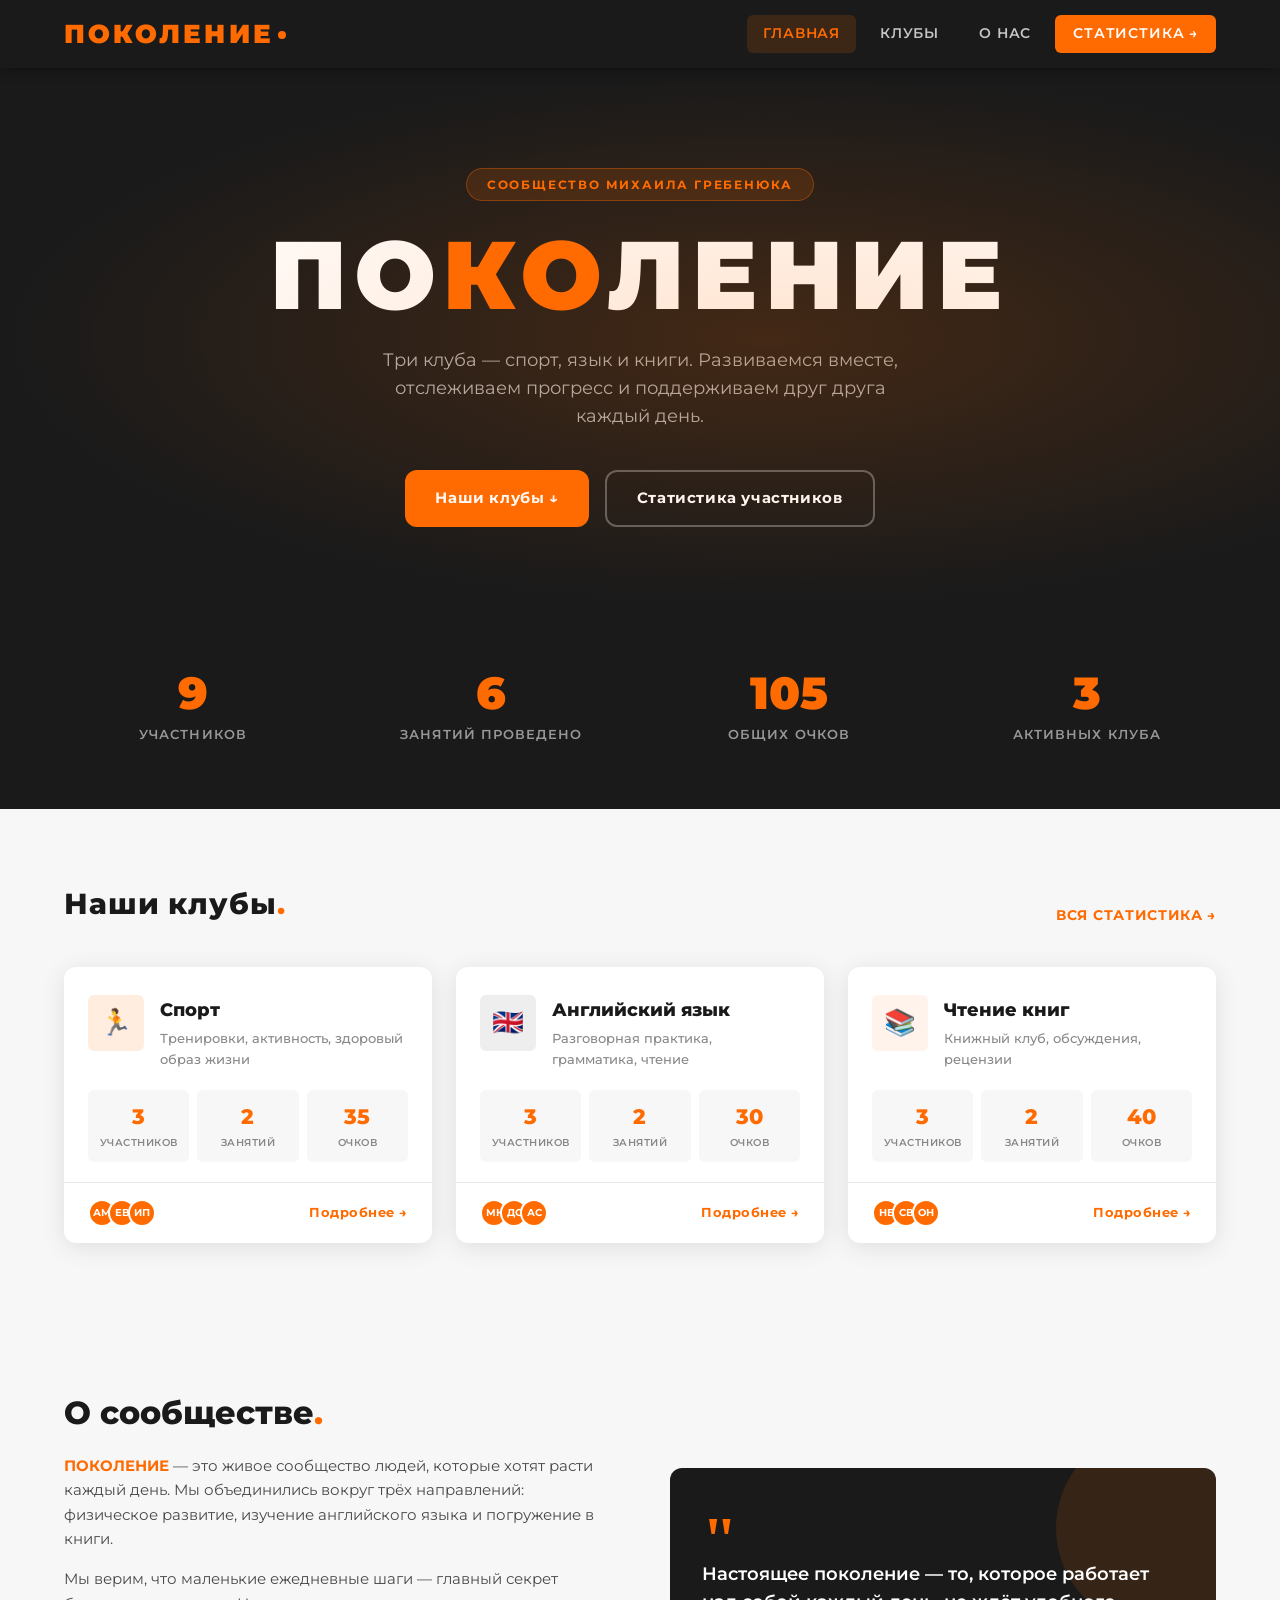
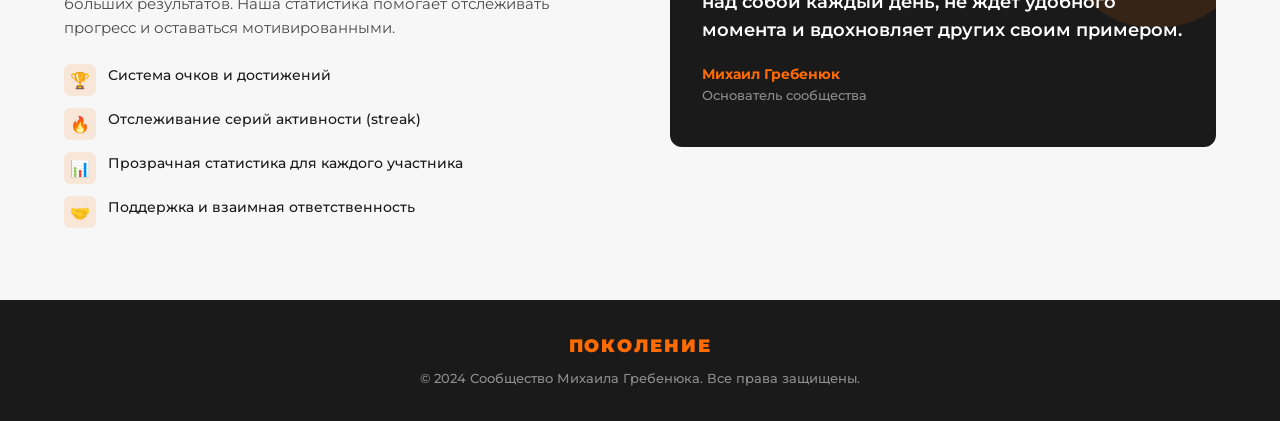
==== index.html @ fd3d645b "Initial community stats site for Поколение group https://claude.ai/code/session_019dB8wx24wkE26RAPLx" ====
<!DOCTYPE html>
<html lang="ru">
<head>
  <meta charset="UTF-8" />
  <meta name="viewport" content="width=device-width, initial-scale=1.0" />
  <title>ПОКОЛЕНИЕ — Сообщество Михаила Гребенюка</title>
  <link rel="stylesheet" href="style.css" />
</head>
<body>

  <!-- ===== HEADER ===== -->
  <header class="site-header">
    <div class="header-inner">
      <a href="index.html" class="logo">ПОКОЛЕНИЕ<span></span></a>
      <nav class="site-nav" id="siteNav">
        <a href="index.html" class="active">Главная</a>
        <a href="#clubs">Клубы</a>
        <a href="#about">О нас</a>
        <a href="stats.html" class="nav-btn">Статистика →</a>
      </nav>
      <button class="hamburger" id="hamburger" aria-label="Открыть меню">
        <span></span><span></span><span></span>
      </button>
    </div>
  </header>

  <!-- ===== HERO ===== -->
  <section class="hero">
    <div class="hero-label">Сообщество Михаила Гребенюка</div>
    <h1>ПО<span class="accent">КО</span>ЛЕНИЕ</h1>
    <p class="hero-sub">
      Три клуба — спорт, язык и книги. Развиваемся вместе,
      отслеживаем прогресс и поддерживаем друг друга каждый день.
    </p>
    <div class="hero-cta">
      <a href="#clubs" class="btn btn-primary">Наши клубы ↓</a>
      <a href="stats.html" class="btn btn-outline">Статистика участников</a>
    </div>
  </section>

  <!-- ===== STATS BANNER ===== -->
  <div class="stats-banner">
    <div class="stats-banner-inner">
      <div class="stat-block">
        <span class="num" id="totalMembers">0</span>
        <span class="txt">Участников</span>
      </div>
      <div class="stat-block">
        <span class="num" id="totalSessions">0</span>
        <span class="txt">Занятий проведено</span>
      </div>
      <div class="stat-block">
        <span class="num" id="totalScore">0</span>
        <span class="txt">Общих очков</span>
      </div>
      <div class="stat-block">
        <span class="num">3</span>
        <span class="txt">Активных клуба</span>
      </div>
    </div>
  </div>

  <!-- ===== CLUBS SECTION ===== -->
  <main id="clubs">
    <div class="section">
      <div class="section-header">
        <h2 class="section-title">Наши клубы<span class="dot">.</span></h2>
        <a href="stats.html" class="section-link">Вся статистика →</a>
      </div>

      <div class="clubs-grid">

        <!-- SPORT -->
        <article class="club-card" id="card-sport">
          <div class="club-card-top">
            <div class="club-icon sport">🏃</div>
            <div class="club-meta">
              <div class="club-name">Спорт</div>
              <div class="club-desc">Тренировки, активность, здоровый образ жизни</div>
            </div>
          </div>
          <div class="club-stats">
            <div class="stat-chip">
              <span class="val" id="sport-members">0</span>
              <span class="lbl">Участников</span>
            </div>
            <div class="stat-chip">
              <span class="val" id="sport-sessions">0</span>
              <span class="lbl">Занятий</span>
            </div>
            <div class="stat-chip">
              <span class="val" id="sport-score">0</span>
              <span class="lbl">Очков</span>
            </div>
          </div>
          <div class="club-card-footer">
            <div class="member-avatars" id="sport-avatars"></div>
            <a href="stats.html#sport" class="club-link">Подробнее →</a>
          </div>
        </article>

        <!-- ENGLISH -->
        <article class="club-card" id="card-english">
          <div class="club-card-top">
            <div class="club-icon english">🇬🇧</div>
            <div class="club-meta">
              <div class="club-name">Английский язык</div>
              <div class="club-desc">Разговорная практика, грамматика, чтение</div>
            </div>
          </div>
          <div class="club-stats">
            <div class="stat-chip">
              <span class="val" id="english-members">0</span>
              <span class="lbl">Участников</span>
            </div>
            <div class="stat-chip">
              <span class="val" id="english-sessions">0</span>
              <span class="lbl">Занятий</span>
            </div>
            <div class="stat-chip">
              <span class="val" id="english-score">0</span>
              <span class="lbl">Очков</span>
            </div>
          </div>
          <div class="club-card-footer">
            <div class="member-avatars" id="english-avatars"></div>
            <a href="stats.html#english" class="club-link">Подробнее →</a>
          </div>
        </article>

        <!-- READING -->
        <article class="club-card" id="card-reading">
          <div class="club-card-top">
            <div class="club-icon reading">📚</div>
            <div class="club-meta">
              <div class="club-name">Чтение книг</div>
              <div class="club-desc">Книжный клуб, обсуждения, рецензии</div>
            </div>
          </div>
          <div class="club-stats">
            <div class="stat-chip">
              <span class="val" id="reading-members">0</span>
              <span class="lbl">Участников</span>
            </div>
            <div class="stat-chip">
              <span class="val" id="reading-sessions">0</span>
              <span class="lbl">Занятий</span>
            </div>
            <div class="stat-chip">
              <span class="val" id="reading-score">0</span>
              <span class="lbl">Очков</span>
            </div>
          </div>
          <div class="club-card-footer">
            <div class="member-avatars" id="reading-avatars"></div>
            <a href="stats.html#reading" class="club-link">Подробнее →</a>
          </div>
        </article>

      </div>
    </div>
  </main>

  <!-- ===== ABOUT SECTION ===== -->
  <section id="about">
    <div class="section">
      <div class="about-grid">
        <div class="about-text">
          <h2>О сообществе<span style="color:var(--orange)">.</span></h2>
          <p>
            <span class="highlight">ПОКОЛЕНИЕ</span> — это живое сообщество людей,
            которые хотят расти каждый день. Мы объединились вокруг трёх направлений:
            физическое развитие, изучение английского языка и погружение в книги.
          </p>
          <p>
            Мы верим, что маленькие ежедневные шаги — главный секрет больших результатов.
            Наша статистика помогает отслеживать прогресс и оставаться мотивированными.
          </p>
          <ul class="feature-list">
            <li class="feature-item">
              <span class="fi-icon">🏆</span>
              Система очков и достижений
            </li>
            <li class="feature-item">
              <span class="fi-icon">🔥</span>
              Отслеживание серий активности (streak)
            </li>
            <li class="feature-item">
              <span class="fi-icon">📊</span>
              Прозрачная статистика для каждого участника
            </li>
            <li class="feature-item">
              <span class="fi-icon">🤝</span>
              Поддержка и взаимная ответственность
            </li>
          </ul>
        </div>
        <div class="about-visual">
          <div class="about-quote">
            Настоящее поколение — то, которое работает над собой каждый день,
            не ждёт удобного момента и вдохновляет других своим примером.
          </div>
          <div class="about-author">
            <strong>Михаил Гребенюк</strong>
            Основатель сообщества
          </div>
        </div>
      </div>
    </div>
  </section>

  <!-- ===== FOOTER ===== -->
  <footer class="site-footer">
    <span class="footer-logo">ПОКОЛЕНИЕ</span>
    &copy; 2024 Сообщество Михаила Гребенюка. Все права защищены.
  </footer>

  <script src="app.js"></script>
  <script>
    // Hamburger toggle
    document.getElementById('hamburger').addEventListener('click', function () {
      document.getElementById('siteNav').classList.toggle('open');
    });

    // Populate cards from localStorage data
    (function renderIndexStats() {
      const clubs = ['sport', 'english', 'reading'];
      let totalMembers = 0, totalSessions = 0, totalScore = 0;

      clubs.forEach(clubId => {
        const data = Store.get(clubId);
        const members = data.members || [];
        const sessions = members.reduce((s, m) => s + (m.sessions || 0), 0);
        const score    = members.reduce((s, m) => s + (m.score || 0), 0);

        document.getElementById(clubId + '-members').textContent = members.length;
        document.getElementById(clubId + '-sessions').textContent = sessions;
        document.getElementById(clubId + '-score').textContent   = score;

        // Mini avatars
        const container = document.getElementById(clubId + '-avatars');
        const show = members.slice(0, 3);
        container.innerHTML = show.map(m =>
          `<div class="avatar">${initials(m.name)}</div>`
        ).join('');
        if (members.length > 3) {
          container.innerHTML += `<div class="avatar avatar-more">+${members.length - 3}</div>`;
        }

        totalMembers  += members.length;
        totalSessions += sessions;
        totalScore    += score;
      });

      document.getElementById('totalMembers').textContent  = totalMembers;
      document.getElementById('totalSessions').textContent = totalSessions;
      document.getElementById('totalScore').textContent    = totalScore;
    })();

    function initials(name) {
      return (name || '?').split(' ').map(w => w[0]).join('').toUpperCase().slice(0, 2);
    }
  </script>
</body>
</html>
---- style.css ----
/* =========================================
   ПОКОЛЕНИЕ — Community Group Styles
   ========================================= */

@import url('https://fonts.googleapis.com/css2?family=Montserrat:wght@300;400;500;600;700;800;900&display=swap');

/* ---- Reset & Base ---- */
*, *::before, *::after {
  box-sizing: border-box;
  margin: 0;
  padding: 0;
}

:root {
  --orange:   #FF6B00;
  --orange-light: #FF8C33;
  --orange-dark:  #CC5500;
  --black:    #1A1A1A;
  --black-2:  #2C2C2C;
  --gray-dark: #4A4A4A;
  --gray:     #888888;
  --gray-light: #E8E8E8;
  --white:    #FFFFFF;
  --bg:       #F7F7F7;

  --radius:   12px;
  --radius-sm: 6px;
  --shadow:   0 4px 24px rgba(0,0,0,.10);
  --shadow-hover: 0 8px 32px rgba(0,0,0,.18);
  --transition: .25s ease;
}

html { scroll-behavior: smooth; }

body {
  font-family: 'Montserrat', sans-serif;
  background: var(--bg);
  color: var(--black);
  line-height: 1.6;
  min-height: 100vh;
}

a { color: inherit; text-decoration: none; }
ul { list-style: none; }
img { max-width: 100%; }

/* ---- Header / Nav ---- */
.site-header {
  background: var(--black);
  position: sticky;
  top: 0;
  z-index: 100;
  box-shadow: 0 2px 12px rgba(0,0,0,.4);
}

.header-inner {
  max-width: 1200px;
  margin: 0 auto;
  padding: 0 24px;
  display: flex;
  align-items: center;
  justify-content: space-between;
  height: 68px;
}

.logo {
  font-size: 1.6rem;
  font-weight: 900;
  letter-spacing: .12em;
  color: var(--orange);
  text-transform: uppercase;
  user-select: none;
}

.logo span {
  display: inline-block;
  width: 8px;
  height: 8px;
  background: var(--orange);
  border-radius: 50%;
  margin-left: 4px;
  vertical-align: middle;
  margin-bottom: 2px;
}

.site-nav {
  display: flex;
  gap: 8px;
  align-items: center;
}

.site-nav a {
  color: rgba(255,255,255,.75);
  font-weight: 600;
  font-size: .85rem;
  letter-spacing: .06em;
  text-transform: uppercase;
  padding: 8px 16px;
  border-radius: var(--radius-sm);
  transition: color var(--transition), background var(--transition);
}

.site-nav a:hover,
.site-nav a.active {
  color: var(--white);
  background: rgba(255,107,0,.15);
}

.site-nav a.active {
  color: var(--orange);
}

.nav-btn {
  background: var(--orange) !important;
  color: var(--white) !important;
  border-radius: var(--radius-sm);
  padding: 8px 18px !important;
  transition: background var(--transition) !important;
}

.nav-btn:hover {
  background: var(--orange-light) !important;
}

/* Hamburger (mobile) */
.hamburger {
  display: none;
  flex-direction: column;
  gap: 5px;
  cursor: pointer;
  background: none;
  border: none;
  padding: 4px;
}

.hamburger span {
  display: block;
  width: 24px;
  height: 2px;
  background: var(--white);
  border-radius: 2px;
  transition: var(--transition);
}

/* ---- Hero Section ---- */
.hero {
  background: var(--black);
  color: var(--white);
  padding: 100px 24px 80px;
  text-align: center;
  position: relative;
  overflow: hidden;
}

.hero::before {
  content: '';
  position: absolute;
  inset: 0;
  background: radial-gradient(ellipse at 60% 50%, rgba(255,107,0,.18) 0%, transparent 70%);
  pointer-events: none;
}

.hero-label {
  display: inline-block;
  background: rgba(255,107,0,.15);
  color: var(--orange);
  border: 1px solid rgba(255,107,0,.35);
  border-radius: 100px;
  padding: 6px 20px;
  font-size: .75rem;
  font-weight: 700;
  letter-spacing: .15em;
  text-transform: uppercase;
  margin-bottom: 24px;
}

.hero h1 {
  font-size: clamp(2.8rem, 8vw, 6rem);
  font-weight: 900;
  letter-spacing: .08em;
  text-transform: uppercase;
  line-height: 1.05;
  margin-bottom: 20px;
}

.hero h1 .accent { color: var(--orange); }

.hero-sub {
  font-size: 1.1rem;
  font-weight: 400;
  color: rgba(255,255,255,.65);
  max-width: 520px;
  margin: 0 auto 40px;
}

.hero-cta {
  display: inline-flex;
  gap: 16px;
  flex-wrap: wrap;
  justify-content: center;
}

.btn {
  display: inline-flex;
  align-items: center;
  gap: 8px;
  padding: 14px 30px;
  border-radius: var(--radius);
  font-family: 'Montserrat', sans-serif;
  font-weight: 700;
  font-size: .95rem;
  letter-spacing: .04em;
  cursor: pointer;
  border: none;
  transition: background var(--transition), transform var(--transition), box-shadow var(--transition);
}

.btn-primary {
  background: var(--orange);
  color: var(--white);
}

.btn-primary:hover {
  background: var(--orange-light);
  transform: translateY(-2px);
  box-shadow: 0 6px 20px rgba(255,107,0,.4);
}

.btn-outline {
  background: transparent;
  color: var(--white);
  border: 2px solid rgba(255,255,255,.3);
}

.btn-outline:hover {
  border-color: var(--white);
  transform: translateY(-2px);
}

/* ---- Section Layout ---- */
.section {
  max-width: 1200px;
  margin: 0 auto;
  padding: 72px 24px;
}

.section-header {
  display: flex;
  align-items: flex-end;
  justify-content: space-between;
  margin-bottom: 40px;
  gap: 16px;
  flex-wrap: wrap;
}

.section-title {
  font-size: 1.8rem;
  font-weight: 800;
  letter-spacing: .03em;
}

.section-title .dot {
  color: var(--orange);
}

.section-link {
  color: var(--orange);
  font-weight: 700;
  font-size: .85rem;
  letter-spacing: .05em;
  text-transform: uppercase;
  display: inline-flex;
  align-items: center;
  gap: 6px;
  transition: gap var(--transition);
}

.section-link:hover { gap: 10px; }

/* ---- Club Cards ---- */
.clubs-grid {
  display: grid;
  grid-template-columns: repeat(auto-fit, minmax(300px, 1fr));
  gap: 24px;
}

.club-card {
  background: var(--white);
  border-radius: var(--radius);
  box-shadow: var(--shadow);
  overflow: hidden;
  transition: box-shadow var(--transition), transform var(--transition);
  display: flex;
  flex-direction: column;
}

.club-card:hover {
  box-shadow: var(--shadow-hover);
  transform: translateY(-4px);
}

.club-card-top {
  padding: 28px 24px 20px;
  display: flex;
  align-items: flex-start;
  gap: 16px;
}

.club-icon {
  width: 56px;
  height: 56px;
  border-radius: var(--radius-sm);
  display: flex;
  align-items: center;
  justify-content: center;
  font-size: 1.6rem;
  flex-shrink: 0;
}

.club-icon.sport    { background: rgba(255,107,0,.12); }
.club-icon.english  { background: rgba(26,26,26,.07); }
.club-icon.reading  { background: rgba(255,107,0,.08); }

.club-meta { flex: 1; }

.club-name {
  font-size: 1.15rem;
  font-weight: 800;
  margin-bottom: 4px;
}

.club-desc {
  font-size: .82rem;
  color: var(--gray);
  font-weight: 500;
}

.club-stats {
  padding: 0 24px 20px;
  display: grid;
  grid-template-columns: repeat(3, 1fr);
  gap: 8px;
}

.stat-chip {
  background: var(--bg);
  border-radius: var(--radius-sm);
  padding: 10px 8px;
  text-align: center;
}

.stat-chip .val {
  display: block;
  font-size: 1.3rem;
  font-weight: 800;
  color: var(--orange);
}

.stat-chip .lbl {
  display: block;
  font-size: .65rem;
  font-weight: 600;
  color: var(--gray);
  text-transform: uppercase;
  letter-spacing: .05em;
  margin-top: 2px;
}

.club-card-footer {
  margin-top: auto;
  padding: 16px 24px;
  border-top: 1px solid var(--gray-light);
  display: flex;
  align-items: center;
  justify-content: space-between;
}

.member-avatars {
  display: flex;
}

.avatar {
  width: 28px;
  height: 28px;
  border-radius: 50%;
  background: var(--orange);
  color: var(--white);
  font-size: .65rem;
  font-weight: 700;
  display: flex;
  align-items: center;
  justify-content: center;
  border: 2px solid var(--white);
  margin-left: -8px;
  text-transform: uppercase;
}

.avatar:first-child { margin-left: 0; }

.avatar-more {
  background: var(--gray-light);
  color: var(--gray-dark);
}

.club-link {
  font-size: .8rem;
  font-weight: 700;
  color: var(--orange);
  letter-spacing: .04em;
  display: inline-flex;
  align-items: center;
  gap: 4px;
  transition: gap var(--transition);
}

.club-link:hover { gap: 8px; }

/* ---- Stats Banner ---- */
.stats-banner {
  background: var(--black);
  color: var(--white);
}

.stats-banner-inner {
  max-width: 1200px;
  margin: 0 auto;
  padding: 64px 24px;
  display: grid;
  grid-template-columns: repeat(auto-fit, minmax(180px, 1fr));
  gap: 40px;
  text-align: center;
}

.stat-block .num {
  display: block;
  font-size: 2.8rem;
  font-weight: 900;
  color: var(--orange);
  line-height: 1;
}

.stat-block .txt {
  display: block;
  font-size: .82rem;
  font-weight: 600;
  color: rgba(255,255,255,.55);
  text-transform: uppercase;
  letter-spacing: .08em;
  margin-top: 8px;
}

/* ---- About Section ---- */
.about-grid {
  display: grid;
  grid-template-columns: 1fr 1fr;
  gap: 60px;
  align-items: center;
}

.about-text h2 {
  font-size: 2rem;
  font-weight: 800;
  margin-bottom: 16px;
}

.about-text p {
  color: var(--gray-dark);
  margin-bottom: 16px;
  font-size: .95rem;
}

.about-text .highlight {
  color: var(--orange);
  font-weight: 700;
}

.feature-list {
  margin-top: 24px;
  display: flex;
  flex-direction: column;
  gap: 12px;
}

.feature-item {
  display: flex;
  align-items: flex-start;
  gap: 12px;
  font-size: .9rem;
  font-weight: 500;
}

.feature-item .fi-icon {
  width: 32px;
  height: 32px;
  border-radius: var(--radius-sm);
  background: rgba(255,107,0,.12);
  display: flex;
  align-items: center;
  justify-content: center;
  font-size: 1rem;
  flex-shrink: 0;
}

.about-visual {
  background: var(--black);
  border-radius: var(--radius);
  padding: 40px 32px;
  color: var(--white);
  position: relative;
  overflow: hidden;
}

.about-visual::after {
  content: '';
  position: absolute;
  top: -40px;
  right: -40px;
  width: 200px;
  height: 200px;
  border-radius: 50%;
  background: rgba(255,107,0,.12);
  pointer-events: none;
}

.about-quote {
  font-size: 1.15rem;
  font-weight: 600;
  line-height: 1.5;
  margin-bottom: 20px;
  position: relative;
  z-index: 1;
}

.about-quote::before {
  content: '"';
  font-size: 4rem;
  color: var(--orange);
  line-height: 1;
  display: block;
  margin-bottom: -12px;
  font-family: Georgia, serif;
}

.about-author {
  font-size: .8rem;
  color: rgba(255,255,255,.5);
  font-weight: 500;
  position: relative;
  z-index: 1;
}

.about-author strong {
  color: var(--orange);
  display: block;
  font-size: .9rem;
}

/* ---- Footer ---- */
.site-footer {
  background: var(--black);
  color: rgba(255,255,255,.5);
  text-align: center;
  padding: 32px 24px;
  font-size: .82rem;
  font-weight: 500;
}

.site-footer .footer-logo {
  color: var(--orange);
  font-weight: 900;
  font-size: 1.1rem;
  letter-spacing: .1em;
  display: block;
  margin-bottom: 8px;
}

/* ============================================================
   STATS PAGE STYLES
   ============================================================ */

.stats-page body { background: var(--bg); }

.page-hero {
  background: var(--black);
  color: var(--white);
  padding: 48px 24px 36px;
}

.page-hero-inner {
  max-width: 1200px;
  margin: 0 auto;
}

.page-hero .breadcrumb {
  font-size: .78rem;
  font-weight: 600;
  color: rgba(255,255,255,.4);
  letter-spacing: .06em;
  text-transform: uppercase;
  margin-bottom: 12px;
}

.page-hero .breadcrumb a {
  color: var(--orange);
}

.page-hero h1 {
  font-size: 2rem;
  font-weight: 900;
  letter-spacing: .06em;
  text-transform: uppercase;
}

.page-hero h1 .accent { color: var(--orange); }

.page-hero p {
  margin-top: 8px;
  color: rgba(255,255,255,.5);
  font-size: .9rem;
}

/* Tabs */
.tabs-wrap {
  max-width: 1200px;
  margin: 0 auto;
  padding: 0 24px;
}

.tabs {
  display: flex;
  gap: 4px;
  border-bottom: 2px solid var(--gray-light);
  margin-bottom: 36px;
  overflow-x: auto;
  padding-top: 24px;
}

.tab-btn {
  background: none;
  border: none;
  font-family: 'Montserrat', sans-serif;
  font-size: .88rem;
  font-weight: 700;
  letter-spacing: .05em;
  text-transform: uppercase;
  color: var(--gray);
  padding: 12px 20px;
  cursor: pointer;
  border-bottom: 3px solid transparent;
  margin-bottom: -2px;
  white-space: nowrap;
  display: flex;
  align-items: center;
  gap: 8px;
  transition: color var(--transition);
}

.tab-btn .tab-icon { font-size: 1.1rem; }

.tab-btn:hover { color: var(--black); }

.tab-btn.active {
  color: var(--orange);
  border-bottom-color: var(--orange);
}

.tab-panel { display: none; }
.tab-panel.active { display: block; }

/* Dashboard Summary */
.dash-summary {
  display: grid;
  grid-template-columns: repeat(auto-fit, minmax(160px, 1fr));
  gap: 16px;
  margin-bottom: 32px;
}

.dash-card {
  background: var(--white);
  border-radius: var(--radius);
  padding: 20px;
  box-shadow: var(--shadow);
  display: flex;
  align-items: center;
  gap: 14px;
}

.dash-card .dc-icon {
  width: 44px;
  height: 44px;
  border-radius: var(--radius-sm);
  background: rgba(255,107,0,.1);
  display: flex;
  align-items: center;
  justify-content: center;
  font-size: 1.3rem;
  flex-shrink: 0;
}

.dash-card .dc-val {
  font-size: 1.6rem;
  font-weight: 900;
  color: var(--orange);
  line-height: 1;
}

.dash-card .dc-lbl {
  font-size: .72rem;
  font-weight: 600;
  color: var(--gray);
  text-transform: uppercase;
  letter-spacing: .05em;
  margin-top: 4px;
}

/* Club Panel */
.club-panel-header {
  display: flex;
  align-items: center;
  justify-content: space-between;
  flex-wrap: wrap;
  gap: 16px;
  margin-bottom: 24px;
}

.club-panel-title {
  display: flex;
  align-items: center;
  gap: 12px;
  font-size: 1.25rem;
  font-weight: 800;
}

.club-panel-title .cpt-icon {
  width: 40px;
  height: 40px;
  border-radius: var(--radius-sm);
  background: rgba(255,107,0,.12);
  display: flex;
  align-items: center;
  justify-content: center;
  font-size: 1.2rem;
}

/* Form */
.add-member-form {
  background: var(--white);
  border-radius: var(--radius);
  padding: 24px;
  box-shadow: var(--shadow);
  margin-bottom: 28px;
  display: none;
}

.add-member-form.open { display: block; }

.form-row {
  display: flex;
  gap: 12px;
  flex-wrap: wrap;
  align-items: flex-end;
}

.form-group {
  display: flex;
  flex-direction: column;
  gap: 6px;
  flex: 1;
  min-width: 160px;
}

.form-group label {
  font-size: .75rem;
  font-weight: 700;
  letter-spacing: .06em;
  text-transform: uppercase;
  color: var(--gray-dark);
}

.form-group input,
.form-group select {
  font-family: 'Montserrat', sans-serif;
  font-size: .9rem;
  font-weight: 500;
  padding: 10px 14px;
  border: 1.5px solid var(--gray-light);
  border-radius: var(--radius-sm);
  background: var(--white);
  color: var(--black);
  outline: none;
  transition: border-color var(--transition);
}

.form-group input:focus,
.form-group select:focus {
  border-color: var(--orange);
}

/* Members Table */
.members-table-wrap {
  background: var(--white);
  border-radius: var(--radius);
  box-shadow: var(--shadow);
  overflow: hidden;
}

.members-table {
  width: 100%;
  border-collapse: collapse;
}

.members-table th {
  background: var(--black);
  color: rgba(255,255,255,.7);
  font-size: .72rem;
  font-weight: 700;
  text-transform: uppercase;
  letter-spacing: .08em;
  padding: 14px 18px;
  text-align: left;
}

.members-table th:first-child { color: var(--orange); }

.members-table td {
  padding: 14px 18px;
  border-bottom: 1px solid var(--gray-light);
  font-size: .88rem;
  font-weight: 500;
}

.members-table tr:last-child td { border-bottom: none; }

.members-table tbody tr:hover { background: rgba(255,107,0,.03); }

.member-name-cell {
  display: flex;
  align-items: center;
  gap: 10px;
  font-weight: 700;
}

.member-avatar {
  width: 32px;
  height: 32px;
  border-radius: 50%;
  background: var(--orange);
  color: var(--white);
  font-size: .7rem;
  font-weight: 800;
  display: flex;
  align-items: center;
  justify-content: center;
  flex-shrink: 0;
}

.badge {
  display: inline-flex;
  align-items: center;
  padding: 3px 10px;
  border-radius: 100px;
  font-size: .7rem;
  font-weight: 700;
  letter-spacing: .03em;
}

.badge-orange { background: rgba(255,107,0,.12); color: var(--orange-dark); }
.badge-green  { background: rgba(34,197,94,.12);  color: #15803d; }
.badge-gray   { background: var(--gray-light);     color: var(--gray-dark); }

.streak-bar {
  display: flex;
  align-items: center;
  gap: 8px;
}

.streak-dots {
  display: flex;
  gap: 3px;
}

.streak-dot {
  width: 8px;
  height: 8px;
  border-radius: 50%;
  background: var(--gray-light);
}

.streak-dot.on { background: var(--orange); }

/* Action buttons */
.action-btns {
  display: flex;
  gap: 6px;
}

.icon-btn {
  width: 30px;
  height: 30px;
  border-radius: var(--radius-sm);
  background: none;
  border: 1.5px solid var(--gray-light);
  cursor: pointer;
  display: flex;
  align-items: center;
  justify-content: center;
  font-size: .85rem;
  transition: background var(--transition), border-color var(--transition);
}

.icon-btn:hover { background: rgba(255,107,0,.08); border-color: var(--orange); }

.icon-btn.danger:hover { background: rgba(220,38,38,.08); border-color: #dc2626; }

/* Log Activity */
.log-section {
  background: var(--white);
  border-radius: var(--radius);
  padding: 24px;
  box-shadow: var(--shadow);
  margin-top: 28px;
}

.log-section h3 {
  font-size: 1rem;
  font-weight: 800;
  margin-bottom: 18px;
  display: flex;
  align-items: center;
  gap: 8px;
}

.activity-log {
  display: flex;
  flex-direction: column;
  gap: 10px;
  max-height: 280px;
  overflow-y: auto;
}

.log-entry {
  display: flex;
  align-items: center;
  gap: 12px;
  padding: 10px 14px;
  background: var(--bg);
  border-radius: var(--radius-sm);
  font-size: .83rem;
}

.log-entry .le-icon {
  font-size: 1rem;
  flex-shrink: 0;
}

.log-entry .le-text { flex: 1; font-weight: 500; }

.log-entry .le-date {
  color: var(--gray);
  font-size: .75rem;
  font-weight: 600;
  flex-shrink: 0;
}

/* Empty state */
.empty-state {
  text-align: center;
  padding: 60px 24px;
  color: var(--gray);
}

.empty-state .es-icon { font-size: 3rem; margin-bottom: 12px; }

.empty-state p {
  font-size: .9rem;
  font-weight: 500;
}

/* Toast notification */
.toast {
  position: fixed;
  bottom: 24px;
  right: 24px;
  background: var(--black);
  color: var(--white);
  padding: 14px 22px;
  border-radius: var(--radius);
  font-size: .88rem;
  font-weight: 600;
  box-shadow: 0 8px 32px rgba(0,0,0,.3);
  z-index: 9999;
  display: flex;
  align-items: center;
  gap: 10px;
  transform: translateY(80px);
  opacity: 0;
  transition: transform .3s ease, opacity .3s ease;
  border-left: 4px solid var(--orange);
  pointer-events: none;
  max-width: 320px;
}

.toast.show {
  transform: translateY(0);
  opacity: 1;
}

/* ---- Responsive ---- */
@media (max-width: 768px) {
  .site-nav { display: none; }
  .site-nav.open {
    display: flex;
    flex-direction: column;
    position: absolute;
    top: 68px;
    left: 0; right: 0;
    background: var(--black-2);
    padding: 16px;
    gap: 4px;
    box-shadow: 0 8px 24px rgba(0,0,0,.4);
  }
  .hamburger { display: flex; }

  .hero { padding: 72px 20px 56px; }

  .about-grid {
    grid-template-columns: 1fr;
    gap: 32px;
  }

  .clubs-grid {
    grid-template-columns: 1fr;
  }

  .stats-banner-inner {
    grid-template-columns: repeat(2, 1fr);
    gap: 24px;
  }

  .form-row { flex-direction: column; }

  .members-table td:nth-child(4),
  .members-table th:nth-child(4) { display: none; }

  .page-hero h1 { font-size: 1.5rem; }
}

@media (max-width: 480px) {
  .club-stats { grid-template-columns: repeat(3, 1fr); }

  .dash-summary { grid-template-columns: repeat(2, 1fr); }

  .stats-banner-inner { grid-template-columns: 1fr 1fr; }
}
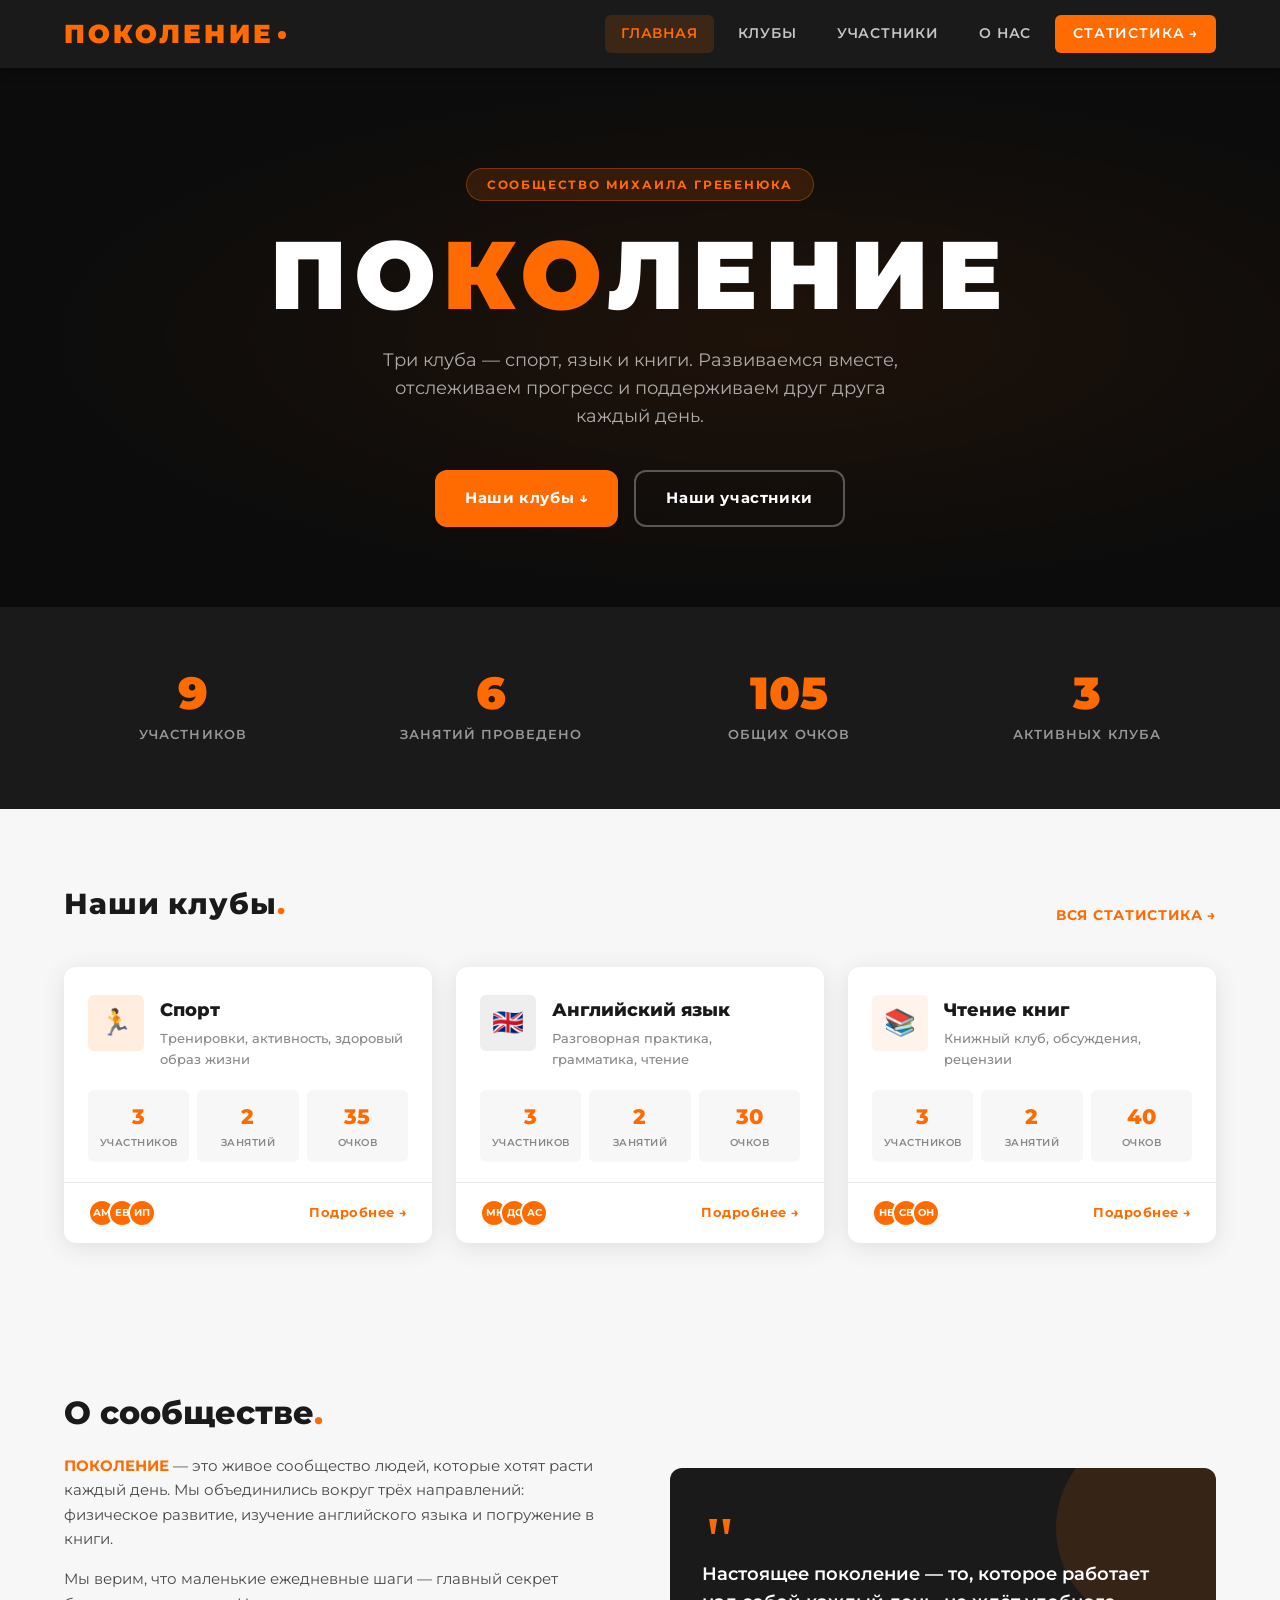
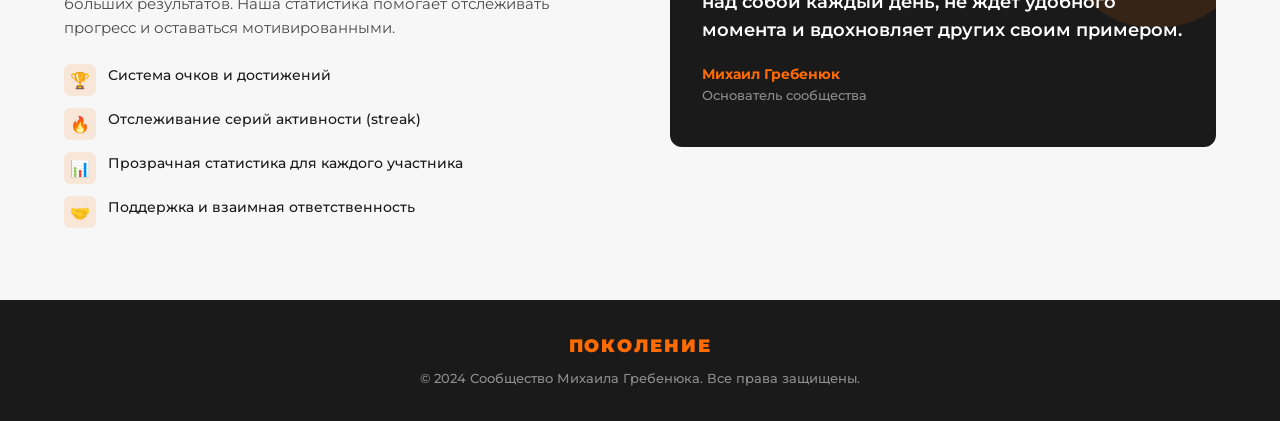
==== commit 75ec9dc6: "Add members page, Telegram support, and sports challenge leaderboard - members.html: new page with c" ====
--- a/index.html
+++ b/index.html
@@ -15,6 +15,7 @@
       <nav class="site-nav" id="siteNav">
         <a href="index.html" class="active">Главная</a>
         <a href="#clubs">Клубы</a>
+        <a href="members.html">Участники</a>
         <a href="#about">О нас</a>
         <a href="stats.html" class="nav-btn">Статистика →</a>
       </nav>
@@ -25,7 +26,13 @@
   </header>
 
   <!-- ===== HERO ===== -->
-  <section class="hero">
+  <!--
+    ФОТО ГРУППЫ: чтобы добавить фотографию на фон —
+    замени строку ниже:  style="background-image: url('images/group-photo.jpg')"
+    и раскомментируй атрибут style на теге <section class="hero">
+  -->
+  <section class="hero" id="heroSection">
+    <div class="hero-overlay"></div>
     <div class="hero-label">Сообщество Михаила Гребенюка</div>
     <h1>ПО<span class="accent">КО</span>ЛЕНИЕ</h1>
     <p class="hero-sub">
@@ -34,7 +41,7 @@
     </p>
     <div class="hero-cta">
       <a href="#clubs" class="btn btn-primary">Наши клубы ↓</a>
-      <a href="stats.html" class="btn btn-outline">Статистика участников</a>
+      <a href="members.html" class="btn btn-outline">Наши участники</a>
     </div>
   </section>
 
--- a/style.css
+++ b/style.css
@@ -1052,3 +1052,190 @@
 
   .stats-banner-inner { grid-template-columns: 1fr 1fr; }
 }
+
+/* =========================================
+   CHALLENGE LEADERBOARD
+   ========================================= */
+.challenge-block {
+  background: var(--white);
+  border-radius: var(--radius);
+  box-shadow: var(--shadow);
+  overflow: hidden;
+  margin-bottom: 8px;
+}
+
+.challenge-header {
+  background: var(--black);
+  padding: 20px 28px;
+  display: flex;
+  align-items: center;
+  justify-content: space-between;
+  gap: 16px;
+  flex-wrap: wrap;
+}
+
+.challenge-title {
+  display: flex;
+  align-items: center;
+  gap: 14px;
+}
+
+.ch-icon { font-size: 2rem; }
+
+.ch-name {
+  font-size: 1.1rem;
+  font-weight: 900;
+  color: var(--white);
+  letter-spacing: .06em;
+  text-transform: uppercase;
+}
+
+.ch-sub {
+  font-size: .78rem;
+  color: rgba(255,255,255,.55);
+  font-weight: 600;
+  margin-top: 2px;
+}
+
+.challenge-settings {
+  display: flex;
+  align-items: center;
+  gap: 10px;
+}
+
+.ch-pts-label {
+  font-size: .8rem;
+  color: rgba(255,255,255,.7);
+  font-weight: 600;
+  white-space: nowrap;
+}
+
+.challenge-totals {
+  display: flex;
+  gap: 0;
+  border-bottom: 1px solid var(--gray-light);
+}
+
+.ch-total-item {
+  flex: 1;
+  padding: 18px 20px;
+  text-align: center;
+  border-right: 1px solid var(--gray-light);
+}
+
+.ch-total-item:last-child { border-right: none; }
+
+.ch-t-val {
+  display: block;
+  font-size: 1.6rem;
+  font-weight: 900;
+  color: var(--black);
+  line-height: 1;
+}
+
+.ch-t-val.orange { color: var(--orange); }
+
+.ch-t-lbl {
+  display: block;
+  font-size: .75rem;
+  color: var(--gray);
+  font-weight: 600;
+  margin-top: 4px;
+  text-transform: uppercase;
+  letter-spacing: .05em;
+}
+
+.challenge-table-wrap { overflow-x: auto; }
+
+.challenge-table {
+  width: 100%;
+  border-collapse: collapse;
+  font-size: .875rem;
+}
+
+.challenge-table thead th {
+  padding: 12px 16px;
+  background: var(--bg);
+  font-size: .72rem;
+  font-weight: 800;
+  text-transform: uppercase;
+  letter-spacing: .07em;
+  color: var(--gray);
+  border-bottom: 2px solid var(--gray-light);
+  white-space: nowrap;
+}
+
+.challenge-table .col-rank  { width: 60px; text-align: center; }
+.challenge-table .col-name  { min-width: 160px; }
+.challenge-table .col-tg    { min-width: 130px; }
+.challenge-table .col-sess,
+.challenge-table .col-pts   { width: 90px; text-align: center; }
+.challenge-table .col-bar   { min-width: 180px; }
+
+.ch-row td {
+  padding: 14px 16px;
+  border-bottom: 1px solid var(--gray-light);
+  vertical-align: middle;
+}
+
+.ch-row:last-child td { border-bottom: none; }
+
+.ch-row:hover td { background: #fdf5ee; }
+
+.ch-row.top-1 { background: linear-gradient(90deg, #fffbf0 0%, transparent 60%); }
+.ch-row.top-2 { background: linear-gradient(90deg, #f7f7f7 0%, transparent 60%); }
+.ch-row.top-3 { background: linear-gradient(90deg, #fff5ee 0%, transparent 60%); }
+
+.ch-rank-num {
+  font-size: 1.3rem;
+  font-weight: 900;
+  color: var(--black);
+  display: block;
+  text-align: center;
+}
+
+.ch-bar-wrap {
+  height: 8px;
+  background: var(--gray-light);
+  border-radius: 4px;
+  overflow: hidden;
+  margin-bottom: 4px;
+}
+
+.ch-bar-fill {
+  height: 100%;
+  background: linear-gradient(90deg, var(--orange-dark), var(--orange));
+  border-radius: 4px;
+  transition: width .4s ease;
+  min-width: 2px;
+}
+
+.ch-pct {
+  font-size: .75rem;
+  color: var(--gray);
+  font-weight: 700;
+}
+
+/* Hero photo support */
+.hero {
+  position: relative;
+  background-size: cover;
+  background-position: center;
+  background-repeat: no-repeat;
+}
+
+.hero-overlay {
+  position: absolute;
+  inset: 0;
+  background: rgba(0,0,0,.55);
+  pointer-events: none;
+}
+
+.hero > *:not(.hero-overlay) { position: relative; z-index: 1; }
+
+@media (max-width: 768px) {
+  .challenge-header { flex-direction: column; align-items: flex-start; }
+  .challenge-totals { flex-wrap: wrap; }
+  .ch-total-item { min-width: 50%; }
+  .challenge-table .col-tg { display: none; }
+}
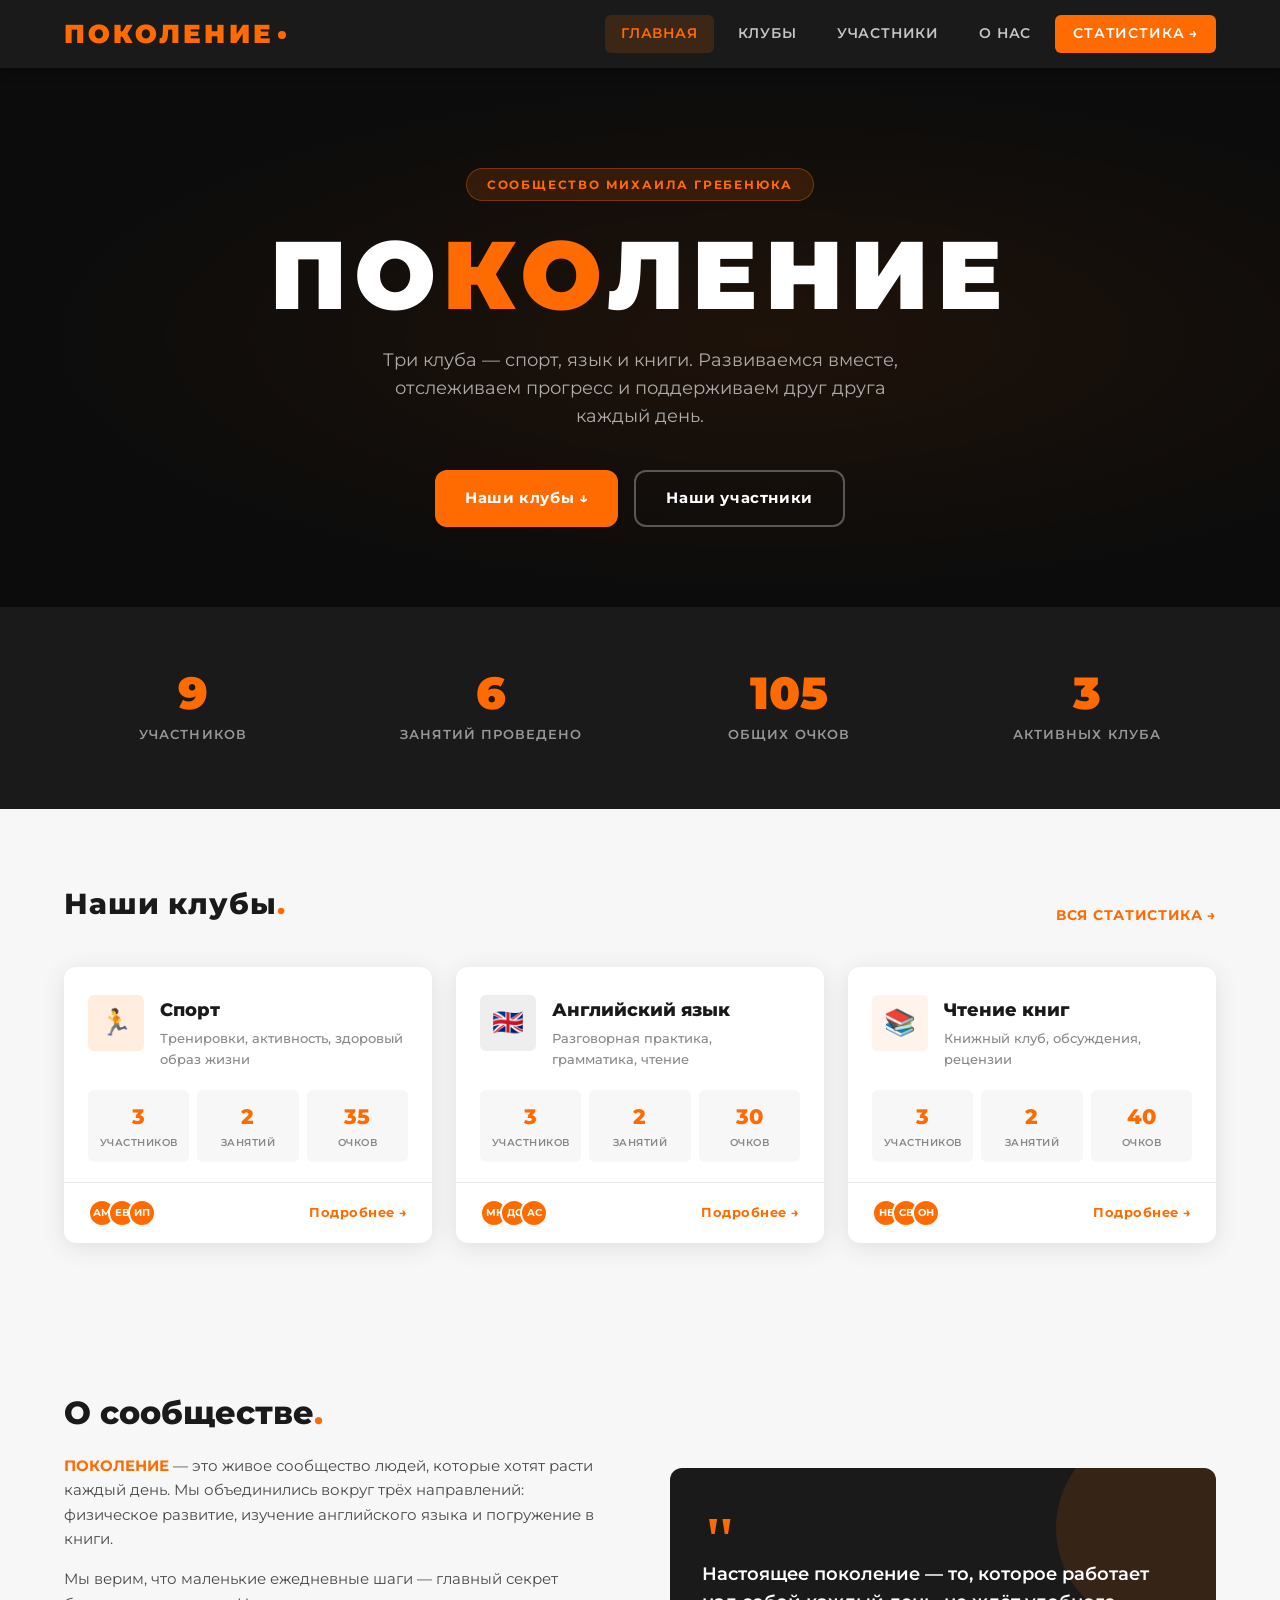
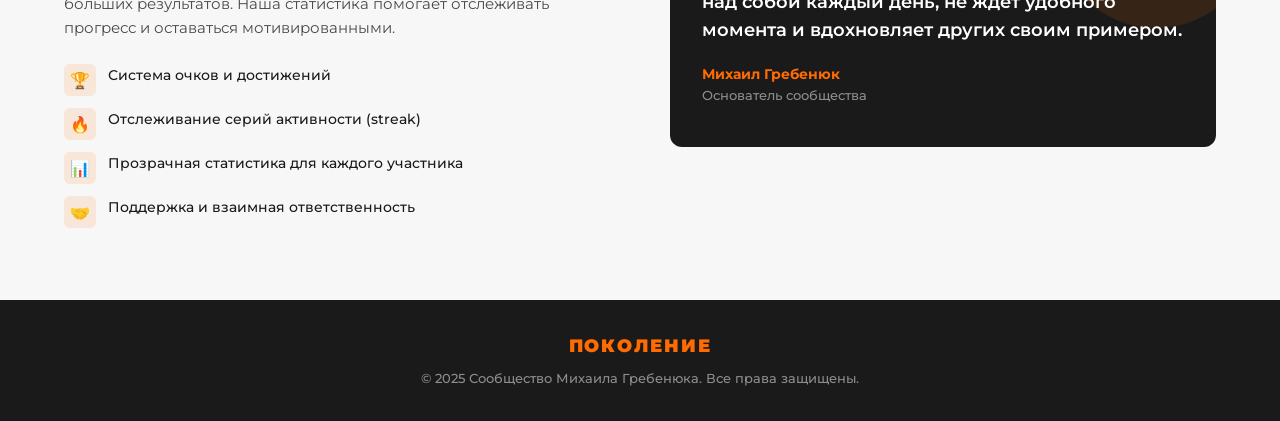
==== commit 63a1b413: "Deploy Поколение community site" ====
--- a/index.html
+++ b/index.html
@@ -219,17 +219,15 @@
   <!-- ===== FOOTER ===== -->
   <footer class="site-footer">
     <span class="footer-logo">ПОКОЛЕНИЕ</span>
-    &copy; 2024 Сообщество Михаила Гребенюка. Все права защищены.
+    &copy; 2025 Сообщество Михаила Гребенюка. Все права защищены.
   </footer>
 
   <script src="app.js"></script>
   <script>
-    // Hamburger toggle
     document.getElementById('hamburger').addEventListener('click', function () {
       document.getElementById('siteNav').classList.toggle('open');
     });
 
-    // Populate cards from localStorage data
     (function renderIndexStats() {
       const clubs = ['sport', 'english', 'reading'];
       let totalMembers = 0, totalSessions = 0, totalScore = 0;
@@ -244,7 +242,6 @@
         document.getElementById(clubId + '-sessions').textContent = sessions;
         document.getElementById(clubId + '-score').textContent   = score;
 
-        // Mini avatars
         const container = document.getElementById(clubId + '-avatars');
         const show = members.slice(0, 3);
         container.innerHTML = show.map(m =>
@@ -269,4 +266,4 @@
     }
   </script>
 </body>
-</html>
+</html>
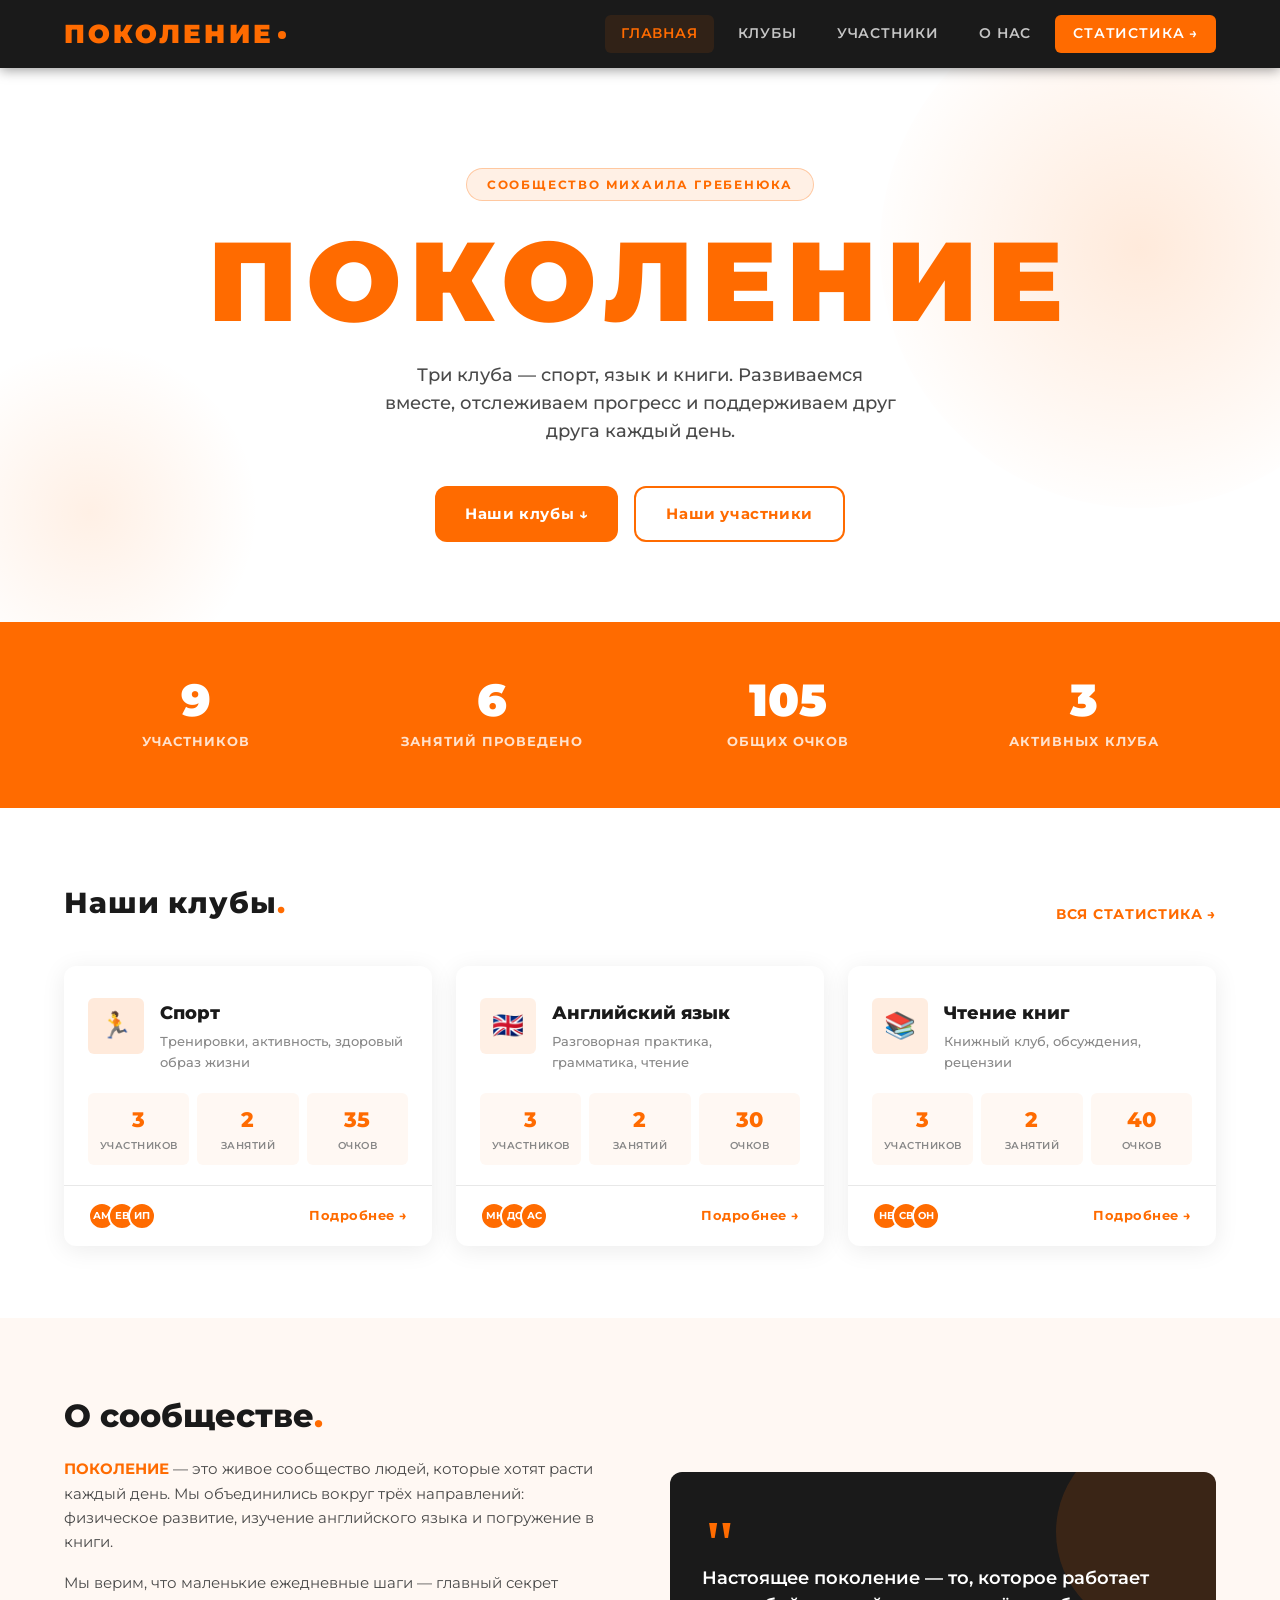
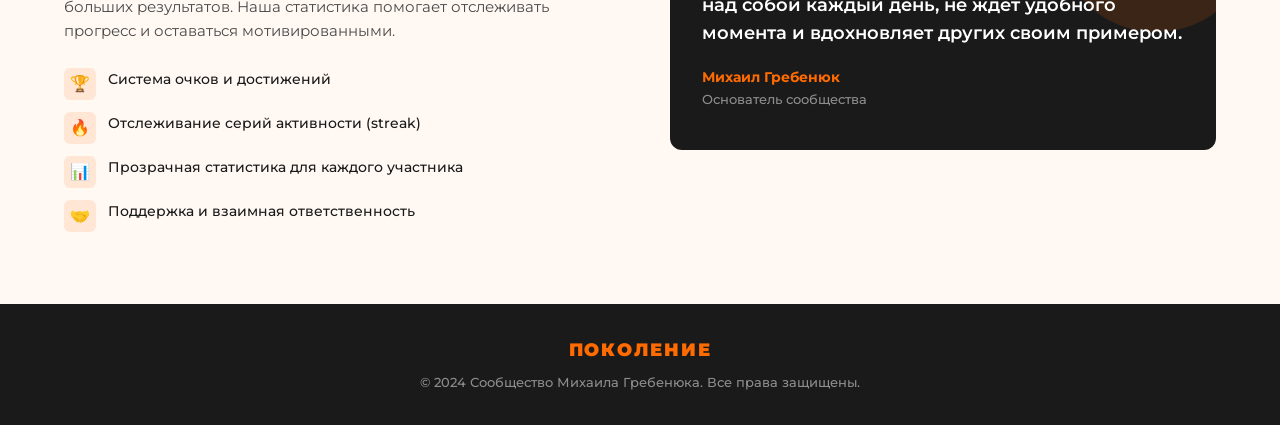
==== commit c8a2fbf5: "Partial redesign: white/orange theme in progress https://claude.ai/code/session_019dB8wx24wkE26RAPLx" ====
--- a/index.html
+++ b/index.html
@@ -8,7 +8,7 @@
 </head>
 <body>
 
-  <!-- ===== HEADER ===== -->
+  <!-- ===== HEADER (black — intentional, only black element) ===== -->
   <header class="site-header">
     <div class="header-inner">
       <a href="index.html" class="logo">ПОКОЛЕНИЕ<span></span></a>
@@ -25,16 +25,12 @@
     </div>
   </header>
 
-  <!-- ===== HERO ===== -->
-  <!--
-    ФОТО ГРУППЫ: чтобы добавить фотографию на фон —
-    замени строку ниже:  style="background-image: url('images/group-photo.jpg')"
-    и раскомментируй атрибут style на теге <section class="hero">
-  -->
+  <!-- ===== HERO (white background, huge orange title) ===== -->
   <section class="hero" id="heroSection">
+    <!-- overlay hidden via CSS (.hero-overlay { display:none }) on white hero -->
     <div class="hero-overlay"></div>
     <div class="hero-label">Сообщество Михаила Гребенюка</div>
-    <h1>ПО<span class="accent">КО</span>ЛЕНИЕ</h1>
+    <h1>ПОКОЛЕНИЕ</h1>
     <p class="hero-sub">
       Три клуба — спорт, язык и книги. Развиваемся вместе,
       отслеживаем прогресс и поддерживаем друг друга каждый день.
@@ -45,7 +41,7 @@
     </div>
   </section>
 
-  <!-- ===== STATS BANNER ===== -->
+  <!-- ===== STATS BANNER (orange background, white text) ===== -->
   <div class="stats-banner">
     <div class="stats-banner-inner">
       <div class="stat-block">
@@ -67,7 +63,7 @@
     </div>
   </div>
 
-  <!-- ===== CLUBS SECTION ===== -->
+  <!-- ===== CLUBS SECTION (white background) ===== -->
   <main id="clubs">
     <div class="section">
       <div class="section-header">
@@ -168,7 +164,7 @@
     </div>
   </main>
 
-  <!-- ===== ABOUT SECTION ===== -->
+  <!-- ===== ABOUT SECTION (orange-tint background) ===== -->
   <section id="about">
     <div class="section">
       <div class="about-grid">
@@ -216,18 +212,20 @@
     </div>
   </section>
 
-  <!-- ===== FOOTER ===== -->
+  <!-- ===== FOOTER (black — intentional) ===== -->
   <footer class="site-footer">
     <span class="footer-logo">ПОКОЛЕНИЕ</span>
-    &copy; 2025 Сообщество Михаила Гребенюка. Все права защищены.
+    &copy; 2024 Сообщество Михаила Гребенюка. Все права защищены.
   </footer>
 
   <script src="app.js"></script>
   <script>
+    // Hamburger toggle
     document.getElementById('hamburger').addEventListener('click', function () {
       document.getElementById('siteNav').classList.toggle('open');
     });
 
+    // Populate cards from localStorage data
     (function renderIndexStats() {
       const clubs = ['sport', 'english', 'reading'];
       let totalMembers = 0, totalSessions = 0, totalScore = 0;
@@ -242,6 +240,7 @@
         document.getElementById(clubId + '-sessions').textContent = sessions;
         document.getElementById(clubId + '-score').textContent   = score;
 
+        // Mini avatars
         const container = document.getElementById(clubId + '-avatars');
         const show = members.slice(0, 3);
         container.innerHTML = show.map(m =>
@@ -266,4 +265,4 @@
     }
   </script>
 </body>
-</html>+</html>
--- a/style.css
+++ b/style.css
@@ -1,5 +1,6 @@
 /* =========================================
    ПОКОЛЕНИЕ — Community Group Styles
+   White / Orange / Black Theme
    ========================================= */
 
 @import url('https://fonts.googleapis.com/css2?family=Montserrat:wght@300;400;500;600;700;800;900&display=swap');
@@ -12,29 +13,30 @@
 }
 
 :root {
-  --orange:   #FF6B00;
-  --orange-light: #FF8C33;
-  --orange-dark:  #CC5500;
-  --black:    #1A1A1A;
-  --black-2:  #2C2C2C;
-  --gray-dark: #4A4A4A;
-  --gray:     #888888;
-  --gray-light: #E8E8E8;
-  --white:    #FFFFFF;
-  --bg:       #F7F7F7;
-
-  --radius:   12px;
-  --radius-sm: 6px;
-  --shadow:   0 4px 24px rgba(0,0,0,.10);
-  --shadow-hover: 0 8px 32px rgba(0,0,0,.18);
-  --transition: .25s ease;
+  --orange:        #FF6B00;
+  --orange-light:  #FF8C33;
+  --orange-dark:   #CC5500;
+  --orange-tint:   #FFF8F3;
+  --black:         #1A1A1A;
+  --black-2:       #2C2C2C;
+  --gray-dark:     #4A4A4A;
+  --gray:          #888888;
+  --gray-light:    #E8E8E8;
+  --white:         #FFFFFF;
+  --bg:            #F7F7F7;
+
+  --radius:        12px;
+  --radius-sm:     6px;
+  --shadow:        0 4px 24px rgba(0,0,0,.08);
+  --shadow-hover:  0 12px 40px rgba(0,0,0,.14);
+  --transition:    .25s ease;
 }
 
 html { scroll-behavior: smooth; }
 
 body {
   font-family: 'Montserrat', sans-serif;
-  background: var(--bg);
+  background: var(--white);
   color: var(--black);
   line-height: 1.6;
   min-height: 100vh;
@@ -44,7 +46,9 @@
 ul { list-style: none; }
 img { max-width: 100%; }
 
-/* ---- Header / Nav ---- */
+/* ===================================================
+   HEADER / NAV  (black — the ONLY major black element)
+   =================================================== */
 .site-header {
   background: var(--black);
   position: sticky;
@@ -100,20 +104,20 @@
   transition: color var(--transition), background var(--transition);
 }
 
-.site-nav a:hover,
-.site-nav a.active {
+.site-nav a:hover {
   color: var(--white);
   background: rgba(255,107,0,.15);
 }
 
 .site-nav a.active {
   color: var(--orange);
+  background: rgba(255,107,0,.1);
 }
 
 .nav-btn {
   background: var(--orange) !important;
   color: var(--white) !important;
-  border-radius: var(--radius-sm);
+  border-radius: var(--radius-sm) !important;
   padding: 8px 18px !important;
   transition: background var(--transition) !important;
 }
@@ -142,29 +146,53 @@
   transition: var(--transition);
 }
 
-/* ---- Hero Section ---- */
+/* ===================================================
+   HERO — white background, big orange text
+   =================================================== */
 .hero {
-  background: var(--black);
-  color: var(--white);
+  background: var(--white);
+  color: var(--black);
   padding: 100px 24px 80px;
   text-align: center;
   position: relative;
   overflow: hidden;
 }
 
+/* Decorative orange circle / gradient */
 .hero::before {
   content: '';
   position: absolute;
-  inset: 0;
-  background: radial-gradient(ellipse at 60% 50%, rgba(255,107,0,.18) 0%, transparent 70%);
+  right: -120px;
+  top: -80px;
+  width: 520px;
+  height: 520px;
+  border-radius: 50%;
+  background: radial-gradient(circle, rgba(255,107,0,.14) 0%, rgba(255,107,0,.04) 55%, transparent 75%);
   pointer-events: none;
 }
+
+.hero::after {
+  content: '';
+  position: absolute;
+  left: -80px;
+  bottom: -60px;
+  width: 340px;
+  height: 340px;
+  border-radius: 50%;
+  background: radial-gradient(circle, rgba(255,107,0,.10) 0%, transparent 70%);
+  pointer-events: none;
+}
+
+/* No overlay needed on white hero */
+.hero-overlay { display: none; }
+
+.hero > *:not(.hero-overlay) { position: relative; z-index: 1; }
 
 .hero-label {
   display: inline-block;
-  background: rgba(255,107,0,.15);
-  color: var(--orange);
-  border: 1px solid rgba(255,107,0,.35);
+  background: rgba(255,107,0,.10);
+  color: var(--orange);
+  border: 1.5px solid rgba(255,107,0,.30);
   border-radius: 100px;
   padding: 6px 20px;
   font-size: .75rem;
@@ -175,20 +203,22 @@
 }
 
 .hero h1 {
-  font-size: clamp(2.8rem, 8vw, 6rem);
+  font-size: clamp(3rem, 9vw, 7rem);
   font-weight: 900;
   letter-spacing: .08em;
   text-transform: uppercase;
-  line-height: 1.05;
-  margin-bottom: 20px;
-}
-
+  line-height: 1.0;
+  margin-bottom: 24px;
+  color: var(--orange);
+}
+
+/* Keep .accent for compatibility — same orange */
 .hero h1 .accent { color: var(--orange); }
 
 .hero-sub {
   font-size: 1.1rem;
-  font-weight: 400;
-  color: rgba(255,255,255,.65);
+  font-weight: 500;
+  color: var(--gray-dark);
   max-width: 520px;
   margin: 0 auto 40px;
 }
@@ -200,6 +230,9 @@
   justify-content: center;
 }
 
+/* ===================================================
+   BUTTONS
+   =================================================== */
 .btn {
   display: inline-flex;
   align-items: center;
@@ -212,7 +245,7 @@
   letter-spacing: .04em;
   cursor: pointer;
   border: none;
-  transition: background var(--transition), transform var(--transition), box-shadow var(--transition);
+  transition: background var(--transition), transform var(--transition), box-shadow var(--transition), border-color var(--transition);
 }
 
 .btn-primary {
@@ -223,25 +256,71 @@
 .btn-primary:hover {
   background: var(--orange-light);
   transform: translateY(-2px);
-  box-shadow: 0 6px 20px rgba(255,107,0,.4);
+  box-shadow: 0 6px 20px rgba(255,107,0,.35);
 }
 
 .btn-outline {
   background: transparent;
+  color: var(--orange);
+  border: 2px solid var(--orange);
+}
+
+.btn-outline:hover {
+  background: rgba(255,107,0,.07);
+  transform: translateY(-2px);
+}
+
+/* ===================================================
+   STATS BANNER — orange background (was black)
+   =================================================== */
+.stats-banner {
+  background: var(--orange);
+}
+
+.stats-banner-inner {
+  max-width: 1200px;
+  margin: 0 auto;
+  padding: 56px 24px;
+  display: grid;
+  grid-template-columns: repeat(auto-fit, minmax(180px, 1fr));
+  gap: 32px;
+  text-align: center;
+}
+
+.stat-block .num {
+  display: block;
+  font-size: 2.8rem;
+  font-weight: 900;
   color: var(--white);
-  border: 2px solid rgba(255,255,255,.3);
-}
-
-.btn-outline:hover {
-  border-color: var(--white);
-  transform: translateY(-2px);
-}
-
-/* ---- Section Layout ---- */
+  line-height: 1;
+}
+
+.stat-block .txt {
+  display: block;
+  font-size: .82rem;
+  font-weight: 700;
+  color: rgba(255,255,255,.80);
+  text-transform: uppercase;
+  letter-spacing: .08em;
+  margin-top: 8px;
+}
+
+/* ===================================================
+   SECTION LAYOUT
+   =================================================== */
 .section {
   max-width: 1200px;
   margin: 0 auto;
   padding: 72px 24px;
+}
+
+/* Alternating section tint */
+main#clubs {
+  background: var(--white);
+}
+
+section#about {
+  background: var(--orange-tint);
 }
 
 .section-header {
@@ -257,11 +336,10 @@
   font-size: 1.8rem;
   font-weight: 800;
   letter-spacing: .03em;
-}
-
-.section-title .dot {
-  color: var(--orange);
-}
+  color: var(--black);
+}
+
+.section-title .dot { color: var(--orange); }
 
 .section-link {
   color: var(--orange);
@@ -277,7 +355,9 @@
 
 .section-link:hover { gap: 10px; }
 
-/* ---- Club Cards ---- */
+/* ===================================================
+   CLUB CARDS — white, orange top border on hover
+   =================================================== */
 .clubs-grid {
   display: grid;
   grid-template-columns: repeat(auto-fit, minmax(300px, 1fr));
@@ -289,14 +369,16 @@
   border-radius: var(--radius);
   box-shadow: var(--shadow);
   overflow: hidden;
-  transition: box-shadow var(--transition), transform var(--transition);
+  transition: box-shadow var(--transition), transform var(--transition), border-top-color var(--transition);
   display: flex;
   flex-direction: column;
+  border-top: 4px solid transparent;
 }
 
 .club-card:hover {
   box-shadow: var(--shadow-hover);
-  transform: translateY(-4px);
+  transform: translateY(-6px);
+  border-top-color: var(--orange);
 }
 
 .club-card-top {
@@ -315,11 +397,12 @@
   justify-content: center;
   font-size: 1.6rem;
   flex-shrink: 0;
-}
-
-.club-icon.sport    { background: rgba(255,107,0,.12); }
-.club-icon.english  { background: rgba(26,26,26,.07); }
-.club-icon.reading  { background: rgba(255,107,0,.08); }
+  background: rgba(255,107,0,.12);
+}
+
+.club-icon.sport   { background: rgba(255,107,0,.14); }
+.club-icon.english { background: rgba(255,107,0,.10); }
+.club-icon.reading { background: rgba(255,107,0,.12); }
 
 .club-meta { flex: 1; }
 
@@ -327,6 +410,7 @@
   font-size: 1.15rem;
   font-weight: 800;
   margin-bottom: 4px;
+  color: var(--black);
 }
 
 .club-desc {
@@ -343,7 +427,7 @@
 }
 
 .stat-chip {
-  background: var(--bg);
+  background: var(--orange-tint);
   border-radius: var(--radius-sm);
   padding: 10px 8px;
   text-align: center;
@@ -375,9 +459,7 @@
   justify-content: space-between;
 }
 
-.member-avatars {
-  display: flex;
-}
+.member-avatars { display: flex; }
 
 .avatar {
   width: 28px;
@@ -415,41 +497,9 @@
 
 .club-link:hover { gap: 8px; }
 
-/* ---- Stats Banner ---- */
-.stats-banner {
-  background: var(--black);
-  color: var(--white);
-}
-
-.stats-banner-inner {
-  max-width: 1200px;
-  margin: 0 auto;
-  padding: 64px 24px;
-  display: grid;
-  grid-template-columns: repeat(auto-fit, minmax(180px, 1fr));
-  gap: 40px;
-  text-align: center;
-}
-
-.stat-block .num {
-  display: block;
-  font-size: 2.8rem;
-  font-weight: 900;
-  color: var(--orange);
-  line-height: 1;
-}
-
-.stat-block .txt {
-  display: block;
-  font-size: .82rem;
-  font-weight: 600;
-  color: rgba(255,255,255,.55);
-  text-transform: uppercase;
-  letter-spacing: .08em;
-  margin-top: 8px;
-}
-
-/* ---- About Section ---- */
+/* ===================================================
+   ABOUT SECTION
+   =================================================== */
 .about-grid {
   display: grid;
   grid-template-columns: 1fr 1fr;
@@ -461,6 +511,7 @@
   font-size: 2rem;
   font-weight: 800;
   margin-bottom: 16px;
+  color: var(--black);
 }
 
 .about-text p {
@@ -501,6 +552,7 @@
   flex-shrink: 0;
 }
 
+/* Quote card — dark for contrast on tint background */
 .about-visual {
   background: var(--black);
   border-radius: var(--radius);
@@ -518,7 +570,7 @@
   width: 200px;
   height: 200px;
   border-radius: 50%;
-  background: rgba(255,107,0,.12);
+  background: rgba(255,107,0,.14);
   pointer-events: none;
 }
 
@@ -555,7 +607,9 @@
   font-size: .9rem;
 }
 
-/* ---- Footer ---- */
+/* ===================================================
+   FOOTER — black (only black alongside header)
+   =================================================== */
 .site-footer {
   background: var(--black);
   color: rgba(255,255,255,.5);
@@ -574,15 +628,12 @@
   margin-bottom: 8px;
 }
 
-/* ============================================================
-   STATS PAGE STYLES
-   ============================================================ */
-
-.stats-page body { background: var(--bg); }
-
+/* ===================================================
+   STATS PAGE — page header (white bg, orange accent)
+   =================================================== */
 .page-hero {
-  background: var(--black);
-  color: var(--white);
+  background: var(--white);
+  border-bottom: 3px solid var(--orange);
   padding: 48px 24px 36px;
 }
 
@@ -594,7 +645,7 @@
 .page-hero .breadcrumb {
   font-size: .78rem;
   font-weight: 600;
-  color: rgba(255,255,255,.4);
+  color: var(--gray);
   letter-spacing: .06em;
   text-transform: uppercase;
   margin-bottom: 12px;
@@ -609,70 +660,32 @@
   font-weight: 900;
   letter-spacing: .06em;
   text-transform: uppercase;
+  color: var(--black);
 }
 
 .page-hero h1 .accent { color: var(--orange); }
 
 .page-hero p {
   margin-top: 8px;
-  color: rgba(255,255,255,.5);
+  color: var(--gray-dark);
   font-size: .9rem;
 }
 
-/* Tabs */
-.tabs-wrap {
+/* ===================================================
+   GLOBAL SUMMARY CARDS (stats page top)
+   =================================================== */
+.global-summary-wrap {
+  background: var(--orange-tint);
+  border-bottom: 1px solid rgba(255,107,0,.15);
+  padding: 32px 24px;
+}
+
+.dash-summary {
   max-width: 1200px;
   margin: 0 auto;
-  padding: 0 24px;
-}
-
-.tabs {
-  display: flex;
-  gap: 4px;
-  border-bottom: 2px solid var(--gray-light);
-  margin-bottom: 36px;
-  overflow-x: auto;
-  padding-top: 24px;
-}
-
-.tab-btn {
-  background: none;
-  border: none;
-  font-family: 'Montserrat', sans-serif;
-  font-size: .88rem;
-  font-weight: 700;
-  letter-spacing: .05em;
-  text-transform: uppercase;
-  color: var(--gray);
-  padding: 12px 20px;
-  cursor: pointer;
-  border-bottom: 3px solid transparent;
-  margin-bottom: -2px;
-  white-space: nowrap;
-  display: flex;
-  align-items: center;
-  gap: 8px;
-  transition: color var(--transition);
-}
-
-.tab-btn .tab-icon { font-size: 1.1rem; }
-
-.tab-btn:hover { color: var(--black); }
-
-.tab-btn.active {
-  color: var(--orange);
-  border-bottom-color: var(--orange);
-}
-
-.tab-panel { display: none; }
-.tab-panel.active { display: block; }
-
-/* Dashboard Summary */
-.dash-summary {
   display: grid;
   grid-template-columns: repeat(auto-fit, minmax(160px, 1fr));
   gap: 16px;
-  margin-bottom: 32px;
 }
 
 .dash-card {
@@ -683,6 +696,7 @@
   display: flex;
   align-items: center;
   gap: 14px;
+  border-top: 3px solid var(--orange);
 }
 
 .dash-card .dc-icon {
@@ -713,42 +727,237 @@
   margin-top: 4px;
 }
 
-/* Club Panel */
+/* ===================================================
+   CLUB SECTION HEADERS (3 stacked sections)
+   =================================================== */
+.club-section {
+  padding: 0;
+}
+
+.club-section + .club-section {
+  border-top: 2px solid var(--gray-light);
+}
+
+.club-section:nth-child(even) {
+  background: var(--orange-tint);
+}
+
+.club-section-inner {
+  max-width: 1200px;
+  margin: 0 auto;
+  padding: 48px 24px;
+}
+
+/* Orange header bar for each club section */
+.club-section-header {
+  background: var(--orange);
+  border-radius: var(--radius);
+  padding: 18px 28px;
+  margin-bottom: 32px;
+  display: flex;
+  align-items: center;
+  justify-content: space-between;
+  gap: 16px;
+  flex-wrap: wrap;
+}
+
+.club-section-title {
+  font-size: 1.4rem;
+  font-weight: 900;
+  color: var(--white);
+  letter-spacing: .06em;
+  text-transform: uppercase;
+  display: flex;
+  align-items: center;
+  gap: 10px;
+}
+
+.club-section-sub {
+  font-size: .82rem;
+  color: rgba(255,255,255,.80);
+  font-weight: 600;
+}
+
+/* ===================================================
+   CHALLENGE LEADERBOARD
+   =================================================== */
+.challenge-block {
+  background: var(--white);
+  border-radius: var(--radius);
+  box-shadow: var(--shadow);
+  overflow: hidden;
+  margin-bottom: 24px;
+}
+
+/* Totals row inside challenge block */
+.challenge-totals {
+  display: flex;
+  gap: 0;
+  border-bottom: 1px solid var(--gray-light);
+  background: var(--orange-tint);
+}
+
+.ch-total-item {
+  flex: 1;
+  padding: 18px 20px;
+  text-align: center;
+  border-right: 1px solid rgba(255,107,0,.15);
+}
+
+.ch-total-item:last-child { border-right: none; }
+
+.ch-t-val {
+  display: block;
+  font-size: 1.8rem;
+  font-weight: 900;
+  color: var(--black);
+  line-height: 1;
+}
+
+.ch-t-val.orange { color: var(--orange); }
+
+.ch-t-lbl {
+  display: block;
+  font-size: .75rem;
+  color: var(--gray);
+  font-weight: 600;
+  margin-top: 4px;
+  text-transform: uppercase;
+  letter-spacing: .05em;
+}
+
+/* Challenge settings bar */
+.challenge-settings-bar {
+  display: flex;
+  align-items: center;
+  justify-content: space-between;
+  gap: 12px;
+  padding: 14px 20px;
+  border-bottom: 1px solid var(--gray-light);
+  flex-wrap: wrap;
+}
+
+.ch-pts-label {
+  font-size: .82rem;
+  color: var(--gray-dark);
+  font-weight: 600;
+  white-space: nowrap;
+}
+
+.challenge-table-wrap { overflow-x: auto; }
+
+.challenge-table {
+  width: 100%;
+  border-collapse: collapse;
+  font-size: .875rem;
+}
+
+.challenge-table thead th {
+  padding: 12px 16px;
+  background: var(--orange-tint);
+  font-size: .72rem;
+  font-weight: 800;
+  text-transform: uppercase;
+  letter-spacing: .07em;
+  color: var(--gray-dark);
+  border-bottom: 2px solid rgba(255,107,0,.20);
+  white-space: nowrap;
+}
+
+.challenge-table .col-rank  { width: 60px; text-align: center; }
+.challenge-table .col-name  { min-width: 160px; }
+.challenge-table .col-tg    { min-width: 130px; }
+.challenge-table .col-sess,
+.challenge-table .col-pts   { width: 90px; text-align: center; }
+.challenge-table .col-bar   { min-width: 180px; }
+
+.ch-row td {
+  padding: 14px 16px;
+  border-bottom: 1px solid var(--gray-light);
+  vertical-align: middle;
+}
+
+.ch-row:last-child td { border-bottom: none; }
+
+.ch-row:hover td { background: rgba(255,107,0,.05); }
+
+/* Gold / Silver / Bronze row tints */
+.ch-row.top-1 { background: linear-gradient(90deg, #fffbe6 0%, transparent 70%); }
+.ch-row.top-2 { background: linear-gradient(90deg, #f5f5f5 0%, transparent 70%); }
+.ch-row.top-3 { background: linear-gradient(90deg, #fff3e8 0%, transparent 70%); }
+
+.ch-rank-num {
+  font-size: 1.3rem;
+  font-weight: 900;
+  color: var(--black);
+  display: block;
+  text-align: center;
+}
+
+.ch-bar-wrap {
+  height: 8px;
+  background: var(--gray-light);
+  border-radius: 4px;
+  overflow: hidden;
+  margin-bottom: 4px;
+}
+
+.ch-bar-fill {
+  height: 100%;
+  background: linear-gradient(90deg, var(--orange-dark), var(--orange));
+  border-radius: 4px;
+  transition: width .4s ease;
+  min-width: 2px;
+}
+
+.ch-pct {
+  font-size: .75rem;
+  color: var(--gray);
+  font-weight: 700;
+}
+
+/* ===================================================
+   CLUB PANEL (management section below leaderboard)
+   =================================================== */
 .club-panel-header {
   display: flex;
   align-items: center;
   justify-content: space-between;
   flex-wrap: wrap;
   gap: 16px;
-  margin-bottom: 24px;
+  margin-bottom: 20px;
 }
 
 .club-panel-title {
   display: flex;
   align-items: center;
   gap: 12px;
-  font-size: 1.25rem;
+  font-size: 1.1rem;
   font-weight: 800;
-}
-
-.club-panel-title .cpt-icon {
-  width: 40px;
-  height: 40px;
+  color: var(--black);
+}
+
+.cpt-icon {
+  width: 36px;
+  height: 36px;
   border-radius: var(--radius-sm);
   background: rgba(255,107,0,.12);
   display: flex;
   align-items: center;
   justify-content: center;
-  font-size: 1.2rem;
-}
-
-/* Form */
+  font-size: 1.1rem;
+}
+
+/* ===================================================
+   FORM
+   =================================================== */
 .add-member-form {
   background: var(--white);
   border-radius: var(--radius);
   padding: 24px;
   box-shadow: var(--shadow);
-  margin-bottom: 28px;
+  margin-bottom: 20px;
+  border-left: 4px solid var(--orange);
   display: none;
 }
 
@@ -796,7 +1005,9 @@
   border-color: var(--orange);
 }
 
-/* Members Table */
+/* ===================================================
+   MEMBERS TABLE
+   =================================================== */
 .members-table-wrap {
   background: var(--white);
   border-radius: var(--radius);
@@ -810,14 +1021,15 @@
 }
 
 .members-table th {
-  background: var(--black);
-  color: rgba(255,255,255,.7);
+  background: var(--orange-tint);
+  color: var(--gray-dark);
   font-size: .72rem;
   font-weight: 700;
   text-transform: uppercase;
   letter-spacing: .08em;
   padding: 14px 18px;
   text-align: left;
+  border-bottom: 2px solid rgba(255,107,0,.20);
 }
 
 .members-table th:first-child { color: var(--orange); }
@@ -831,7 +1043,7 @@
 
 .members-table tr:last-child td { border-bottom: none; }
 
-.members-table tbody tr:hover { background: rgba(255,107,0,.03); }
+.members-table tbody tr:hover td { background: rgba(255,107,0,.04); }
 
 .member-name-cell {
   display: flex;
@@ -854,6 +1066,9 @@
   flex-shrink: 0;
 }
 
+/* ===================================================
+   BADGES
+   =================================================== */
 .badge {
   display: inline-flex;
   align-items: center;
@@ -868,16 +1083,16 @@
 .badge-green  { background: rgba(34,197,94,.12);  color: #15803d; }
 .badge-gray   { background: var(--gray-light);     color: var(--gray-dark); }
 
+/* ===================================================
+   STREAK DOTS
+   =================================================== */
 .streak-bar {
   display: flex;
   align-items: center;
   gap: 8px;
 }
 
-.streak-dots {
-  display: flex;
-  gap: 3px;
-}
+.streak-dots { display: flex; gap: 3px; }
 
 .streak-dot {
   width: 8px;
@@ -888,7 +1103,9 @@
 
 .streak-dot.on { background: var(--orange); }
 
-/* Action buttons */
+/* ===================================================
+   ACTION BUTTONS
+   =================================================== */
 .action-btns {
   display: flex;
   gap: 6px;
@@ -912,29 +1129,32 @@
 
 .icon-btn.danger:hover { background: rgba(220,38,38,.08); border-color: #dc2626; }
 
-/* Log Activity */
+/* ===================================================
+   LOG / ACTIVITY SECTION
+   =================================================== */
 .log-section {
   background: var(--white);
   border-radius: var(--radius);
   padding: 24px;
   box-shadow: var(--shadow);
-  margin-top: 28px;
+  margin-top: 20px;
 }
 
 .log-section h3 {
-  font-size: 1rem;
+  font-size: .95rem;
   font-weight: 800;
-  margin-bottom: 18px;
+  margin-bottom: 14px;
   display: flex;
   align-items: center;
   gap: 8px;
+  color: var(--black);
 }
 
 .activity-log {
   display: flex;
   flex-direction: column;
-  gap: 10px;
-  max-height: 280px;
+  gap: 8px;
+  max-height: 220px;
   overflow-y: auto;
 }
 
@@ -943,18 +1163,13 @@
   align-items: center;
   gap: 12px;
   padding: 10px 14px;
-  background: var(--bg);
+  background: var(--orange-tint);
   border-radius: var(--radius-sm);
   font-size: .83rem;
 }
 
-.log-entry .le-icon {
-  font-size: 1rem;
-  flex-shrink: 0;
-}
-
+.log-entry .le-icon { font-size: 1rem; flex-shrink: 0; }
 .log-entry .le-text { flex: 1; font-weight: 500; }
-
 .log-entry .le-date {
   color: var(--gray);
   font-size: .75rem;
@@ -962,10 +1177,12 @@
   flex-shrink: 0;
 }
 
-/* Empty state */
+/* ===================================================
+   EMPTY STATE
+   =================================================== */
 .empty-state {
   text-align: center;
-  padding: 60px 24px;
+  padding: 48px 24px;
   color: var(--gray);
 }
 
@@ -976,7 +1193,9 @@
   font-weight: 500;
 }
 
-/* Toast notification */
+/* ===================================================
+   TOAST NOTIFICATION
+   =================================================== */
 .toast {
   position: fixed;
   bottom: 24px;
@@ -1005,9 +1224,12 @@
   opacity: 1;
 }
 
-/* ---- Responsive ---- */
+/* ===================================================
+   RESPONSIVE
+   =================================================== */
 @media (max-width: 768px) {
   .site-nav { display: none; }
+
   .site-nav.open {
     display: flex;
     flex-direction: column;
@@ -1019,22 +1241,23 @@
     gap: 4px;
     box-shadow: 0 8px 24px rgba(0,0,0,.4);
   }
+
   .hamburger { display: flex; }
 
   .hero { padding: 72px 20px 56px; }
+  .hero h1 { font-size: clamp(2.4rem, 10vw, 4.5rem); }
 
   .about-grid {
     grid-template-columns: 1fr;
     gap: 32px;
   }
 
-  .clubs-grid {
-    grid-template-columns: 1fr;
-  }
+  .clubs-grid { grid-template-columns: 1fr; }
 
   .stats-banner-inner {
     grid-template-columns: repeat(2, 1fr);
     gap: 24px;
+    padding: 40px 20px;
   }
 
   .form-row { flex-direction: column; }
@@ -1042,200 +1265,17 @@
   .members-table td:nth-child(4),
   .members-table th:nth-child(4) { display: none; }
 
-  .page-hero h1 { font-size: 1.5rem; }
-}
-
-@media (max-width: 480px) {
-  .club-stats { grid-template-columns: repeat(3, 1fr); }
-
-  .dash-summary { grid-template-columns: repeat(2, 1fr); }
-
-  .stats-banner-inner { grid-template-columns: 1fr 1fr; }
-}
-
-/* =========================================
-   CHALLENGE LEADERBOARD
-   ========================================= */
-.challenge-block {
-  background: var(--white);
-  border-radius: var(--radius);
-  box-shadow: var(--shadow);
-  overflow: hidden;
-  margin-bottom: 8px;
-}
-
-.challenge-header {
-  background: var(--black);
-  padding: 20px 28px;
-  display: flex;
-  align-items: center;
-  justify-content: space-between;
-  gap: 16px;
-  flex-wrap: wrap;
-}
-
-.challenge-title {
-  display: flex;
-  align-items: center;
-  gap: 14px;
-}
-
-.ch-icon { font-size: 2rem; }
-
-.ch-name {
-  font-size: 1.1rem;
-  font-weight: 900;
-  color: var(--white);
-  letter-spacing: .06em;
-  text-transform: uppercase;
-}
-
-.ch-sub {
-  font-size: .78rem;
-  color: rgba(255,255,255,.55);
-  font-weight: 600;
-  margin-top: 2px;
-}
-
-.challenge-settings {
-  display: flex;
-  align-items: center;
-  gap: 10px;
-}
-
-.ch-pts-label {
-  font-size: .8rem;
-  color: rgba(255,255,255,.7);
-  font-weight: 600;
-  white-space: nowrap;
-}
-
-.challenge-totals {
-  display: flex;
-  gap: 0;
-  border-bottom: 1px solid var(--gray-light);
-}
-
-.ch-total-item {
-  flex: 1;
-  padding: 18px 20px;
-  text-align: center;
-  border-right: 1px solid var(--gray-light);
-}
-
-.ch-total-item:last-child { border-right: none; }
-
-.ch-t-val {
-  display: block;
-  font-size: 1.6rem;
-  font-weight: 900;
-  color: var(--black);
-  line-height: 1;
-}
-
-.ch-t-val.orange { color: var(--orange); }
-
-.ch-t-lbl {
-  display: block;
-  font-size: .75rem;
-  color: var(--gray);
-  font-weight: 600;
-  margin-top: 4px;
-  text-transform: uppercase;
-  letter-spacing: .05em;
-}
-
-.challenge-table-wrap { overflow-x: auto; }
-
-.challenge-table {
-  width: 100%;
-  border-collapse: collapse;
-  font-size: .875rem;
-}
-
-.challenge-table thead th {
-  padding: 12px 16px;
-  background: var(--bg);
-  font-size: .72rem;
-  font-weight: 800;
-  text-transform: uppercase;
-  letter-spacing: .07em;
-  color: var(--gray);
-  border-bottom: 2px solid var(--gray-light);
-  white-space: nowrap;
-}
-
-.challenge-table .col-rank  { width: 60px; text-align: center; }
-.challenge-table .col-name  { min-width: 160px; }
-.challenge-table .col-tg    { min-width: 130px; }
-.challenge-table .col-sess,
-.challenge-table .col-pts   { width: 90px; text-align: center; }
-.challenge-table .col-bar   { min-width: 180px; }
-
-.ch-row td {
-  padding: 14px 16px;
-  border-bottom: 1px solid var(--gray-light);
-  vertical-align: middle;
-}
-
-.ch-row:last-child td { border-bottom: none; }
-
-.ch-row:hover td { background: #fdf5ee; }
-
-.ch-row.top-1 { background: linear-gradient(90deg, #fffbf0 0%, transparent 60%); }
-.ch-row.top-2 { background: linear-gradient(90deg, #f7f7f7 0%, transparent 60%); }
-.ch-row.top-3 { background: linear-gradient(90deg, #fff5ee 0%, transparent 60%); }
-
-.ch-rank-num {
-  font-size: 1.3rem;
-  font-weight: 900;
-  color: var(--black);
-  display: block;
-  text-align: center;
-}
-
-.ch-bar-wrap {
-  height: 8px;
-  background: var(--gray-light);
-  border-radius: 4px;
-  overflow: hidden;
-  margin-bottom: 4px;
-}
-
-.ch-bar-fill {
-  height: 100%;
-  background: linear-gradient(90deg, var(--orange-dark), var(--orange));
-  border-radius: 4px;
-  transition: width .4s ease;
-  min-width: 2px;
-}
-
-.ch-pct {
-  font-size: .75rem;
-  color: var(--gray);
-  font-weight: 700;
-}
-
-/* Hero photo support */
-.hero {
-  position: relative;
-  background-size: cover;
-  background-position: center;
-  background-repeat: no-repeat;
-}
-
-.hero-overlay {
-  position: absolute;
-  inset: 0;
-  background: rgba(0,0,0,.55);
-  pointer-events: none;
-}
-
-.hero > *:not(.hero-overlay) { position: relative; z-index: 1; }
-
-@media (max-width: 768px) {
-  .challenge-header { flex-direction: column; align-items: flex-start; }
   .challenge-totals { flex-wrap: wrap; }
   .ch-total-item { min-width: 50%; }
   .challenge-table .col-tg { display: none; }
-}
+
+  .club-section-inner { padding: 32px 16px; }
+  .club-section-header { padding: 14px 20px; }
+  .club-section-title { font-size: 1.1rem; }
+}
+
+@media (max-width: 480px) {
+  .club-stats { grid-template-columns: repeat(3, 1fr); }
+  .dash-summary { grid-template-columns: repeat(2, 1fr); }
+  .stats-banner-inner { grid-template-columns: 1fr 1fr; }
+}
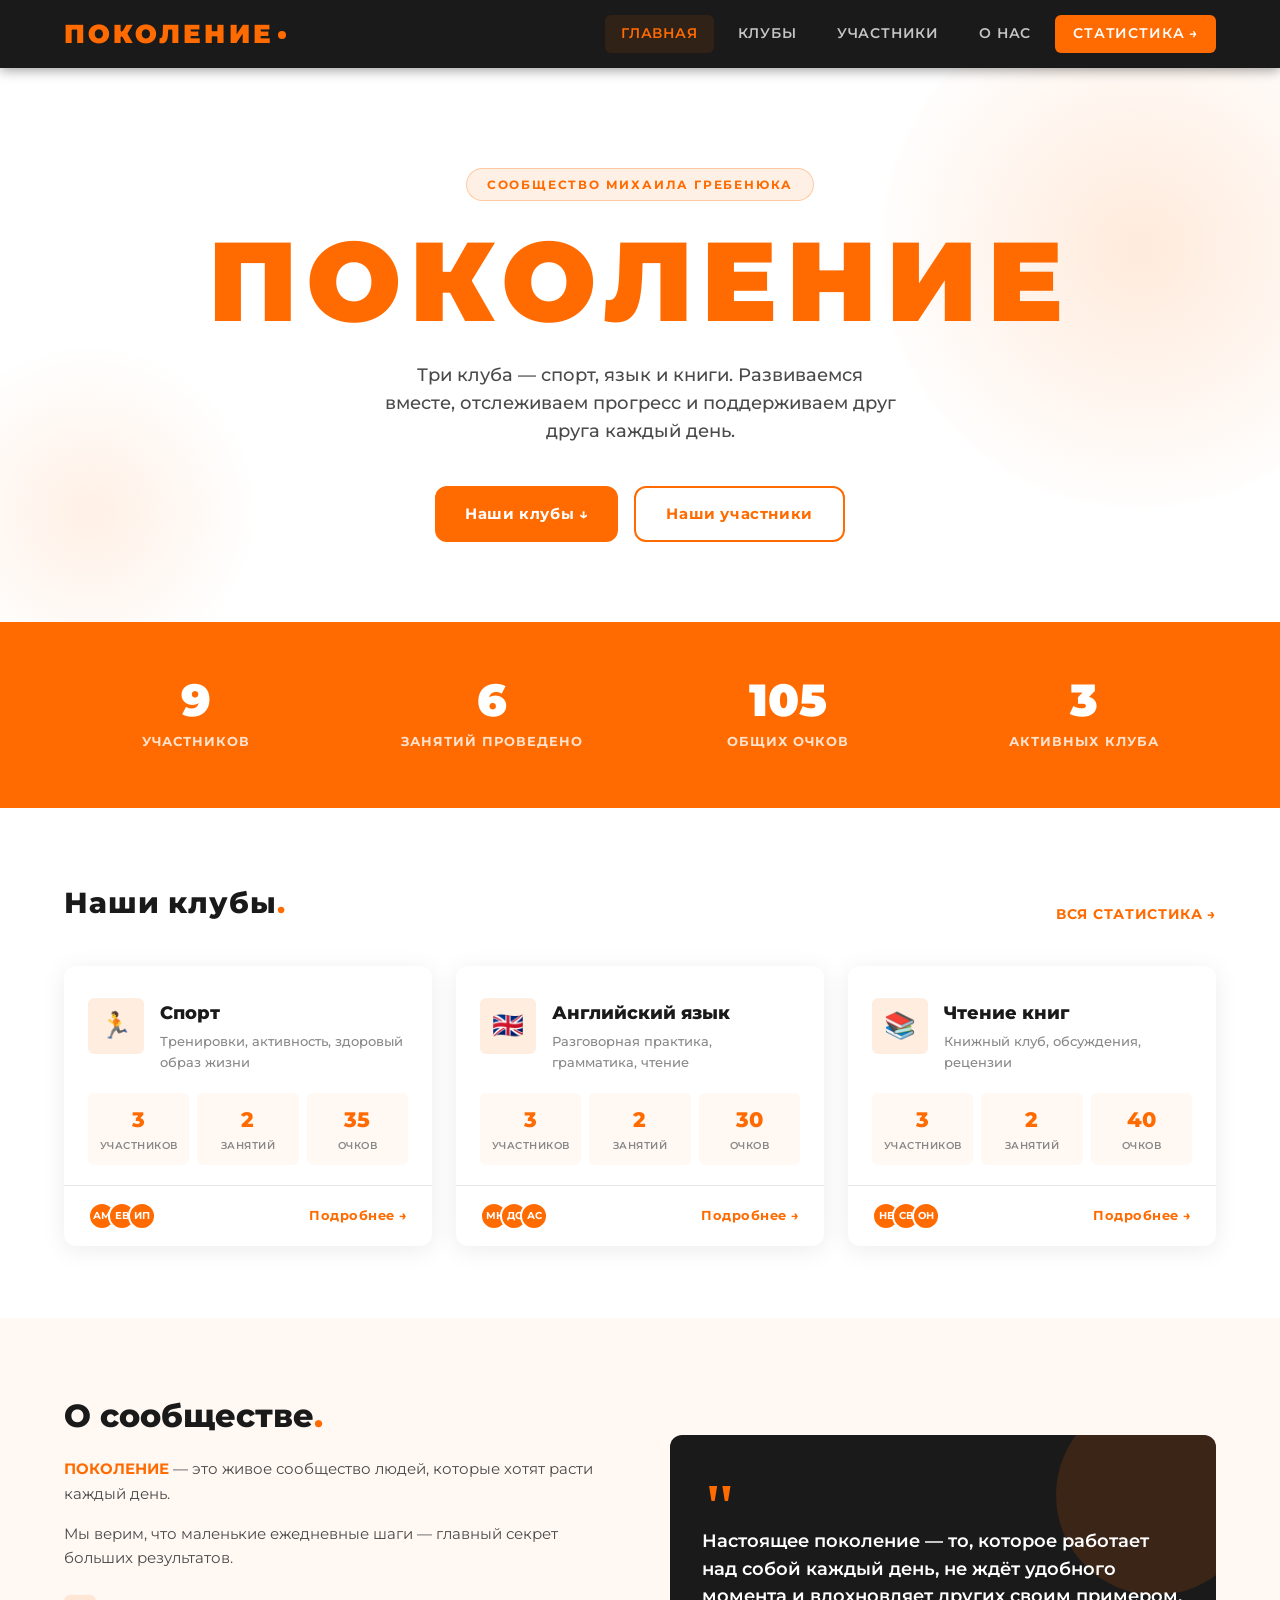
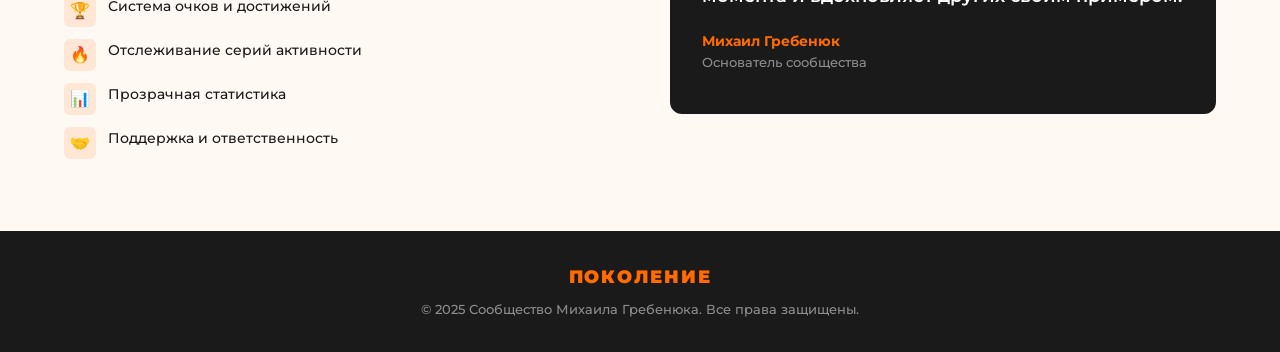
==== commit 2f2f59df: "Redesign: white/orange theme, 3 club sections, sport leaderboard" ====
--- a/index.html
+++ b/index.html
@@ -8,7 +8,6 @@
 </head>
 <body>
 
-  <!-- ===== HEADER (black — intentional, only black element) ===== -->
   <header class="site-header">
     <div class="header-inner">
       <a href="index.html" class="logo">ПОКОЛЕНИЕ<span></span></a>
@@ -25,9 +24,7 @@
     </div>
   </header>
 
-  <!-- ===== HERO (white background, huge orange title) ===== -->
   <section class="hero" id="heroSection">
-    <!-- overlay hidden via CSS (.hero-overlay { display:none }) on white hero -->
     <div class="hero-overlay"></div>
     <div class="hero-label">Сообщество Михаила Гребенюка</div>
     <h1>ПОКОЛЕНИЕ</h1>
@@ -41,39 +38,22 @@
     </div>
   </section>
 
-  <!-- ===== STATS BANNER (orange background, white text) ===== -->
   <div class="stats-banner">
     <div class="stats-banner-inner">
-      <div class="stat-block">
-        <span class="num" id="totalMembers">0</span>
-        <span class="txt">Участников</span>
-      </div>
-      <div class="stat-block">
-        <span class="num" id="totalSessions">0</span>
-        <span class="txt">Занятий проведено</span>
-      </div>
-      <div class="stat-block">
-        <span class="num" id="totalScore">0</span>
-        <span class="txt">Общих очков</span>
-      </div>
-      <div class="stat-block">
-        <span class="num">3</span>
-        <span class="txt">Активных клуба</span>
-      </div>
+      <div class="stat-block"><span class="num" id="totalMembers">0</span><span class="txt">Участников</span></div>
+      <div class="stat-block"><span class="num" id="totalSessions">0</span><span class="txt">Занятий проведено</span></div>
+      <div class="stat-block"><span class="num" id="totalScore">0</span><span class="txt">Общих очков</span></div>
+      <div class="stat-block"><span class="num">3</span><span class="txt">Активных клуба</span></div>
     </div>
   </div>
 
-  <!-- ===== CLUBS SECTION (white background) ===== -->
   <main id="clubs">
     <div class="section">
       <div class="section-header">
         <h2 class="section-title">Наши клубы<span class="dot">.</span></h2>
         <a href="stats.html" class="section-link">Вся статистика →</a>
       </div>
-
       <div class="clubs-grid">
-
-        <!-- SPORT -->
         <article class="club-card" id="card-sport">
           <div class="club-card-top">
             <div class="club-icon sport">🏃</div>
@@ -83,26 +63,15 @@
             </div>
           </div>
           <div class="club-stats">
-            <div class="stat-chip">
-              <span class="val" id="sport-members">0</span>
-              <span class="lbl">Участников</span>
-            </div>
-            <div class="stat-chip">
-              <span class="val" id="sport-sessions">0</span>
-              <span class="lbl">Занятий</span>
-            </div>
-            <div class="stat-chip">
-              <span class="val" id="sport-score">0</span>
-              <span class="lbl">Очков</span>
-            </div>
+            <div class="stat-chip"><span class="val" id="sport-members">0</span><span class="lbl">Участников</span></div>
+            <div class="stat-chip"><span class="val" id="sport-sessions">0</span><span class="lbl">Занятий</span></div>
+            <div class="stat-chip"><span class="val" id="sport-score">0</span><span class="lbl">Очков</span></div>
           </div>
           <div class="club-card-footer">
             <div class="member-avatars" id="sport-avatars"></div>
             <a href="stats.html#sport" class="club-link">Подробнее →</a>
           </div>
         </article>
-
-        <!-- ENGLISH -->
         <article class="club-card" id="card-english">
           <div class="club-card-top">
             <div class="club-icon english">🇬🇧</div>
@@ -112,26 +81,15 @@
             </div>
           </div>
           <div class="club-stats">
-            <div class="stat-chip">
-              <span class="val" id="english-members">0</span>
-              <span class="lbl">Участников</span>
-            </div>
-            <div class="stat-chip">
-              <span class="val" id="english-sessions">0</span>
-              <span class="lbl">Занятий</span>
-            </div>
-            <div class="stat-chip">
-              <span class="val" id="english-score">0</span>
-              <span class="lbl">Очков</span>
-            </div>
+            <div class="stat-chip"><span class="val" id="english-members">0</span><span class="lbl">Участников</span></div>
+            <div class="stat-chip"><span class="val" id="english-sessions">0</span><span class="lbl">Занятий</span></div>
+            <div class="stat-chip"><span class="val" id="english-score">0</span><span class="lbl">Очков</span></div>
           </div>
           <div class="club-card-footer">
             <div class="member-avatars" id="english-avatars"></div>
             <a href="stats.html#english" class="club-link">Подробнее →</a>
           </div>
         </article>
-
-        <!-- READING -->
         <article class="club-card" id="card-reading">
           <div class="club-card-top">
             <div class="club-icon reading">📚</div>
@@ -141,128 +99,75 @@
             </div>
           </div>
           <div class="club-stats">
-            <div class="stat-chip">
-              <span class="val" id="reading-members">0</span>
-              <span class="lbl">Участников</span>
-            </div>
-            <div class="stat-chip">
-              <span class="val" id="reading-sessions">0</span>
-              <span class="lbl">Занятий</span>
-            </div>
-            <div class="stat-chip">
-              <span class="val" id="reading-score">0</span>
-              <span class="lbl">Очков</span>
-            </div>
+            <div class="stat-chip"><span class="val" id="reading-members">0</span><span class="lbl">Участников</span></div>
+            <div class="stat-chip"><span class="val" id="reading-sessions">0</span><span class="lbl">Занятий</span></div>
+            <div class="stat-chip"><span class="val" id="reading-score">0</span><span class="lbl">Очков</span></div>
           </div>
           <div class="club-card-footer">
             <div class="member-avatars" id="reading-avatars"></div>
             <a href="stats.html#reading" class="club-link">Подробнее →</a>
           </div>
         </article>
-
       </div>
     </div>
   </main>
 
-  <!-- ===== ABOUT SECTION (orange-tint background) ===== -->
   <section id="about">
     <div class="section">
       <div class="about-grid">
         <div class="about-text">
           <h2>О сообществе<span style="color:var(--orange)">.</span></h2>
-          <p>
-            <span class="highlight">ПОКОЛЕНИЕ</span> — это живое сообщество людей,
-            которые хотят расти каждый день. Мы объединились вокруг трёх направлений:
-            физическое развитие, изучение английского языка и погружение в книги.
-          </p>
-          <p>
-            Мы верим, что маленькие ежедневные шаги — главный секрет больших результатов.
-            Наша статистика помогает отслеживать прогресс и оставаться мотивированными.
-          </p>
+          <p><span class="highlight">ПОКОЛЕНИЕ</span> — это живое сообщество людей, которые хотят расти каждый день.</p>
+          <p>Мы верим, что маленькие ежедневные шаги — главный секрет больших результатов.</p>
           <ul class="feature-list">
-            <li class="feature-item">
-              <span class="fi-icon">🏆</span>
-              Система очков и достижений
-            </li>
-            <li class="feature-item">
-              <span class="fi-icon">🔥</span>
-              Отслеживание серий активности (streak)
-            </li>
-            <li class="feature-item">
-              <span class="fi-icon">📊</span>
-              Прозрачная статистика для каждого участника
-            </li>
-            <li class="feature-item">
-              <span class="fi-icon">🤝</span>
-              Поддержка и взаимная ответственность
-            </li>
+            <li class="feature-item"><span class="fi-icon">🏆</span> Система очков и достижений</li>
+            <li class="feature-item"><span class="fi-icon">🔥</span> Отслеживание серий активности</li>
+            <li class="feature-item"><span class="fi-icon">📊</span> Прозрачная статистика</li>
+            <li class="feature-item"><span class="fi-icon">🤝</span> Поддержка и ответственность</li>
           </ul>
         </div>
         <div class="about-visual">
-          <div class="about-quote">
-            Настоящее поколение — то, которое работает над собой каждый день,
-            не ждёт удобного момента и вдохновляет других своим примером.
-          </div>
-          <div class="about-author">
-            <strong>Михаил Гребенюк</strong>
-            Основатель сообщества
-          </div>
+          <div class="about-quote">Настоящее поколение — то, которое работает над собой каждый день, не ждёт удобного момента и вдохновляет других своим примером.</div>
+          <div class="about-author"><strong>Михаил Гребенюк</strong>Основатель сообщества</div>
         </div>
       </div>
     </div>
   </section>
 
-  <!-- ===== FOOTER (black — intentional) ===== -->
   <footer class="site-footer">
     <span class="footer-logo">ПОКОЛЕНИЕ</span>
-    &copy; 2024 Сообщество Михаила Гребенюка. Все права защищены.
+    &copy; 2025 Сообщество Михаила Гребенюка. Все права защищены.
   </footer>
 
   <script src="app.js"></script>
   <script>
-    // Hamburger toggle
     document.getElementById('hamburger').addEventListener('click', function () {
       document.getElementById('siteNav').classList.toggle('open');
     });
-
-    // Populate cards from localStorage data
     (function renderIndexStats() {
       const clubs = ['sport', 'english', 'reading'];
       let totalMembers = 0, totalSessions = 0, totalScore = 0;
-
       clubs.forEach(clubId => {
         const data = Store.get(clubId);
         const members = data.members || [];
         const sessions = members.reduce((s, m) => s + (m.sessions || 0), 0);
         const score    = members.reduce((s, m) => s + (m.score || 0), 0);
-
         document.getElementById(clubId + '-members').textContent = members.length;
         document.getElementById(clubId + '-sessions').textContent = sessions;
         document.getElementById(clubId + '-score').textContent   = score;
-
-        // Mini avatars
         const container = document.getElementById(clubId + '-avatars');
         const show = members.slice(0, 3);
-        container.innerHTML = show.map(m =>
-          `<div class="avatar">${initials(m.name)}</div>`
-        ).join('');
-        if (members.length > 3) {
-          container.innerHTML += `<div class="avatar avatar-more">+${members.length - 3}</div>`;
-        }
-
+        container.innerHTML = show.map(m => `<div class="avatar">${initials(m.name)}</div>`).join('');
+        if (members.length > 3) container.innerHTML += `<div class="avatar avatar-more">+${members.length - 3}</div>`;
         totalMembers  += members.length;
         totalSessions += sessions;
         totalScore    += score;
       });
-
       document.getElementById('totalMembers').textContent  = totalMembers;
       document.getElementById('totalSessions').textContent = totalSessions;
       document.getElementById('totalScore').textContent    = totalScore;
     })();
-
-    function initials(name) {
-      return (name || '?').split(' ').map(w => w[0]).join('').toUpperCase().slice(0, 2);
-    }
+    function initials(name) { return (name || '?').split(' ').map(w => w[0]).join('').toUpperCase().slice(0, 2); }
   </script>
 </body>
 </html>
--- a/style.css
+++ b/style.css
@@ -5,12 +5,7 @@
 
 @import url('https://fonts.googleapis.com/css2?family=Montserrat:wght@300;400;500;600;700;800;900&display=swap');
 
-/* ---- Reset & Base ---- */
-*, *::before, *::after {
-  box-sizing: border-box;
-  margin: 0;
-  padding: 0;
-}
+*, *::before, *::after { box-sizing: border-box; margin: 0; padding: 0; }
 
 :root {
   --orange:        #FF6B00;
@@ -24,7 +19,6 @@
   --gray-light:    #E8E8E8;
   --white:         #FFFFFF;
   --bg:            #F7F7F7;
-
   --radius:        12px;
   --radius-sm:     6px;
   --shadow:        0 4px 24px rgba(0,0,0,.08);
@@ -33,1242 +27,224 @@
 }
 
 html { scroll-behavior: smooth; }
-
-body {
-  font-family: 'Montserrat', sans-serif;
-  background: var(--white);
-  color: var(--black);
-  line-height: 1.6;
-  min-height: 100vh;
-}
-
+body { font-family: 'Montserrat', sans-serif; background: var(--white); color: var(--black); line-height: 1.6; min-height: 100vh; }
 a { color: inherit; text-decoration: none; }
 ul { list-style: none; }
 img { max-width: 100%; }
 
-/* ===================================================
-   HEADER / NAV  (black — the ONLY major black element)
-   =================================================== */
-.site-header {
-  background: var(--black);
-  position: sticky;
-  top: 0;
-  z-index: 100;
-  box-shadow: 0 2px 12px rgba(0,0,0,.4);
-}
-
-.header-inner {
-  max-width: 1200px;
-  margin: 0 auto;
-  padding: 0 24px;
-  display: flex;
-  align-items: center;
-  justify-content: space-between;
-  height: 68px;
-}
-
-.logo {
-  font-size: 1.6rem;
-  font-weight: 900;
-  letter-spacing: .12em;
-  color: var(--orange);
-  text-transform: uppercase;
-  user-select: none;
-}
-
-.logo span {
-  display: inline-block;
-  width: 8px;
-  height: 8px;
-  background: var(--orange);
-  border-radius: 50%;
-  margin-left: 4px;
-  vertical-align: middle;
-  margin-bottom: 2px;
-}
-
-.site-nav {
-  display: flex;
-  gap: 8px;
-  align-items: center;
-}
-
-.site-nav a {
-  color: rgba(255,255,255,.75);
-  font-weight: 600;
-  font-size: .85rem;
-  letter-spacing: .06em;
-  text-transform: uppercase;
-  padding: 8px 16px;
-  border-radius: var(--radius-sm);
-  transition: color var(--transition), background var(--transition);
-}
-
-.site-nav a:hover {
-  color: var(--white);
-  background: rgba(255,107,0,.15);
-}
-
-.site-nav a.active {
-  color: var(--orange);
-  background: rgba(255,107,0,.1);
-}
-
-.nav-btn {
-  background: var(--orange) !important;
-  color: var(--white) !important;
-  border-radius: var(--radius-sm) !important;
-  padding: 8px 18px !important;
-  transition: background var(--transition) !important;
-}
-
-.nav-btn:hover {
-  background: var(--orange-light) !important;
-}
-
-/* Hamburger (mobile) */
-.hamburger {
-  display: none;
-  flex-direction: column;
-  gap: 5px;
-  cursor: pointer;
-  background: none;
-  border: none;
-  padding: 4px;
-}
-
-.hamburger span {
-  display: block;
-  width: 24px;
-  height: 2px;
-  background: var(--white);
-  border-radius: 2px;
-  transition: var(--transition);
-}
-
-/* ===================================================
-   HERO — white background, big orange text
-   =================================================== */
-.hero {
-  background: var(--white);
-  color: var(--black);
-  padding: 100px 24px 80px;
-  text-align: center;
-  position: relative;
-  overflow: hidden;
-}
-
-/* Decorative orange circle / gradient */
-.hero::before {
-  content: '';
-  position: absolute;
-  right: -120px;
-  top: -80px;
-  width: 520px;
-  height: 520px;
-  border-radius: 50%;
-  background: radial-gradient(circle, rgba(255,107,0,.14) 0%, rgba(255,107,0,.04) 55%, transparent 75%);
-  pointer-events: none;
-}
-
-.hero::after {
-  content: '';
-  position: absolute;
-  left: -80px;
-  bottom: -60px;
-  width: 340px;
-  height: 340px;
-  border-radius: 50%;
-  background: radial-gradient(circle, rgba(255,107,0,.10) 0%, transparent 70%);
-  pointer-events: none;
-}
-
-/* No overlay needed on white hero */
+/* HEADER */
+.site-header { background: var(--black); position: sticky; top: 0; z-index: 100; box-shadow: 0 2px 12px rgba(0,0,0,.4); }
+.header-inner { max-width: 1200px; margin: 0 auto; padding: 0 24px; display: flex; align-items: center; justify-content: space-between; height: 68px; }
+.logo { font-size: 1.6rem; font-weight: 900; letter-spacing: .12em; color: var(--orange); text-transform: uppercase; user-select: none; }
+.logo span { display: inline-block; width: 8px; height: 8px; background: var(--orange); border-radius: 50%; margin-left: 4px; vertical-align: middle; margin-bottom: 2px; }
+.site-nav { display: flex; gap: 8px; align-items: center; }
+.site-nav a { color: rgba(255,255,255,.75); font-weight: 600; font-size: .85rem; letter-spacing: .06em; text-transform: uppercase; padding: 8px 16px; border-radius: var(--radius-sm); transition: color var(--transition), background var(--transition); }
+.site-nav a:hover { color: var(--white); background: rgba(255,107,0,.15); }
+.site-nav a.active { color: var(--orange); background: rgba(255,107,0,.1); }
+.nav-btn { background: var(--orange) !important; color: var(--white) !important; border-radius: var(--radius-sm) !important; padding: 8px 18px !important; }
+.nav-btn:hover { background: var(--orange-light) !important; }
+.hamburger { display: none; flex-direction: column; gap: 5px; cursor: pointer; background: none; border: none; padding: 4px; }
+.hamburger span { display: block; width: 24px; height: 2px; background: var(--white); border-radius: 2px; }
+
+/* HERO — white bg, big orange title */
+.hero { background: var(--white); color: var(--black); padding: 100px 24px 80px; text-align: center; position: relative; overflow: hidden; }
+.hero::before { content: ''; position: absolute; right: -120px; top: -80px; width: 520px; height: 520px; border-radius: 50%; background: radial-gradient(circle, rgba(255,107,0,.14) 0%, rgba(255,107,0,.04) 55%, transparent 75%); pointer-events: none; }
+.hero::after { content: ''; position: absolute; left: -80px; bottom: -60px; width: 340px; height: 340px; border-radius: 50%; background: radial-gradient(circle, rgba(255,107,0,.10) 0%, transparent 70%); pointer-events: none; }
 .hero-overlay { display: none; }
-
 .hero > *:not(.hero-overlay) { position: relative; z-index: 1; }
-
-.hero-label {
-  display: inline-block;
-  background: rgba(255,107,0,.10);
-  color: var(--orange);
-  border: 1.5px solid rgba(255,107,0,.30);
-  border-radius: 100px;
-  padding: 6px 20px;
-  font-size: .75rem;
-  font-weight: 700;
-  letter-spacing: .15em;
-  text-transform: uppercase;
-  margin-bottom: 24px;
-}
-
-.hero h1 {
-  font-size: clamp(3rem, 9vw, 7rem);
-  font-weight: 900;
-  letter-spacing: .08em;
-  text-transform: uppercase;
-  line-height: 1.0;
-  margin-bottom: 24px;
-  color: var(--orange);
-}
-
-/* Keep .accent for compatibility — same orange */
+.hero-label { display: inline-block; background: rgba(255,107,0,.10); color: var(--orange); border: 1.5px solid rgba(255,107,0,.30); border-radius: 100px; padding: 6px 20px; font-size: .75rem; font-weight: 700; letter-spacing: .15em; text-transform: uppercase; margin-bottom: 24px; }
+.hero h1 { font-size: clamp(3rem, 9vw, 7rem); font-weight: 900; letter-spacing: .08em; text-transform: uppercase; line-height: 1.0; margin-bottom: 24px; color: var(--orange); }
 .hero h1 .accent { color: var(--orange); }
-
-.hero-sub {
-  font-size: 1.1rem;
-  font-weight: 500;
-  color: var(--gray-dark);
-  max-width: 520px;
-  margin: 0 auto 40px;
-}
-
-.hero-cta {
-  display: inline-flex;
-  gap: 16px;
-  flex-wrap: wrap;
-  justify-content: center;
-}
-
-/* ===================================================
-   BUTTONS
-   =================================================== */
-.btn {
-  display: inline-flex;
-  align-items: center;
-  gap: 8px;
-  padding: 14px 30px;
-  border-radius: var(--radius);
-  font-family: 'Montserrat', sans-serif;
-  font-weight: 700;
-  font-size: .95rem;
-  letter-spacing: .04em;
-  cursor: pointer;
-  border: none;
-  transition: background var(--transition), transform var(--transition), box-shadow var(--transition), border-color var(--transition);
-}
-
-.btn-primary {
-  background: var(--orange);
-  color: var(--white);
-}
-
-.btn-primary:hover {
-  background: var(--orange-light);
-  transform: translateY(-2px);
-  box-shadow: 0 6px 20px rgba(255,107,0,.35);
-}
-
-.btn-outline {
-  background: transparent;
-  color: var(--orange);
-  border: 2px solid var(--orange);
-}
-
-.btn-outline:hover {
-  background: rgba(255,107,0,.07);
-  transform: translateY(-2px);
-}
-
-/* ===================================================
-   STATS BANNER — orange background (was black)
-   =================================================== */
-.stats-banner {
-  background: var(--orange);
-}
-
-.stats-banner-inner {
-  max-width: 1200px;
-  margin: 0 auto;
-  padding: 56px 24px;
-  display: grid;
-  grid-template-columns: repeat(auto-fit, minmax(180px, 1fr));
-  gap: 32px;
-  text-align: center;
-}
-
-.stat-block .num {
-  display: block;
-  font-size: 2.8rem;
-  font-weight: 900;
-  color: var(--white);
-  line-height: 1;
-}
-
-.stat-block .txt {
-  display: block;
-  font-size: .82rem;
-  font-weight: 700;
-  color: rgba(255,255,255,.80);
-  text-transform: uppercase;
-  letter-spacing: .08em;
-  margin-top: 8px;
-}
-
-/* ===================================================
-   SECTION LAYOUT
-   =================================================== */
-.section {
-  max-width: 1200px;
-  margin: 0 auto;
-  padding: 72px 24px;
-}
-
-/* Alternating section tint */
-main#clubs {
-  background: var(--white);
-}
-
-section#about {
-  background: var(--orange-tint);
-}
-
-.section-header {
-  display: flex;
-  align-items: flex-end;
-  justify-content: space-between;
-  margin-bottom: 40px;
-  gap: 16px;
-  flex-wrap: wrap;
-}
-
-.section-title {
-  font-size: 1.8rem;
-  font-weight: 800;
-  letter-spacing: .03em;
-  color: var(--black);
-}
-
+.hero-sub { font-size: 1.1rem; font-weight: 500; color: var(--gray-dark); max-width: 520px; margin: 0 auto 40px; }
+.hero-cta { display: inline-flex; gap: 16px; flex-wrap: wrap; justify-content: center; }
+
+/* BUTTONS */
+.btn { display: inline-flex; align-items: center; gap: 8px; padding: 14px 30px; border-radius: var(--radius); font-family: 'Montserrat', sans-serif; font-weight: 700; font-size: .95rem; letter-spacing: .04em; cursor: pointer; border: none; transition: background var(--transition), transform var(--transition), box-shadow var(--transition); }
+.btn-primary { background: var(--orange); color: var(--white); }
+.btn-primary:hover { background: var(--orange-light); transform: translateY(-2px); box-shadow: 0 6px 20px rgba(255,107,0,.35); }
+.btn-outline { background: transparent; color: var(--orange); border: 2px solid var(--orange); }
+.btn-outline:hover { background: rgba(255,107,0,.07); transform: translateY(-2px); }
+
+/* STATS BANNER — orange */
+.stats-banner { background: var(--orange); }
+.stats-banner-inner { max-width: 1200px; margin: 0 auto; padding: 56px 24px; display: grid; grid-template-columns: repeat(auto-fit, minmax(180px, 1fr)); gap: 32px; text-align: center; }
+.stat-block .num { display: block; font-size: 2.8rem; font-weight: 900; color: var(--white); line-height: 1; }
+.stat-block .txt { display: block; font-size: .82rem; font-weight: 700; color: rgba(255,255,255,.80); text-transform: uppercase; letter-spacing: .08em; margin-top: 8px; }
+
+/* SECTION */
+.section { max-width: 1200px; margin: 0 auto; padding: 72px 24px; }
+main#clubs { background: var(--white); }
+section#about { background: var(--orange-tint); }
+.section-header { display: flex; align-items: flex-end; justify-content: space-between; margin-bottom: 40px; gap: 16px; flex-wrap: wrap; }
+.section-title { font-size: 1.8rem; font-weight: 800; letter-spacing: .03em; color: var(--black); }
 .section-title .dot { color: var(--orange); }
-
-.section-link {
-  color: var(--orange);
-  font-weight: 700;
-  font-size: .85rem;
-  letter-spacing: .05em;
-  text-transform: uppercase;
-  display: inline-flex;
-  align-items: center;
-  gap: 6px;
-  transition: gap var(--transition);
-}
-
+.section-link { color: var(--orange); font-weight: 700; font-size: .85rem; letter-spacing: .05em; text-transform: uppercase; display: inline-flex; align-items: center; gap: 6px; transition: gap var(--transition); }
 .section-link:hover { gap: 10px; }
 
-/* ===================================================
-   CLUB CARDS — white, orange top border on hover
-   =================================================== */
-.clubs-grid {
-  display: grid;
-  grid-template-columns: repeat(auto-fit, minmax(300px, 1fr));
-  gap: 24px;
-}
-
-.club-card {
-  background: var(--white);
-  border-radius: var(--radius);
-  box-shadow: var(--shadow);
-  overflow: hidden;
-  transition: box-shadow var(--transition), transform var(--transition), border-top-color var(--transition);
-  display: flex;
-  flex-direction: column;
-  border-top: 4px solid transparent;
-}
-
-.club-card:hover {
-  box-shadow: var(--shadow-hover);
-  transform: translateY(-6px);
-  border-top-color: var(--orange);
-}
-
-.club-card-top {
-  padding: 28px 24px 20px;
-  display: flex;
-  align-items: flex-start;
-  gap: 16px;
-}
-
-.club-icon {
-  width: 56px;
-  height: 56px;
-  border-radius: var(--radius-sm);
-  display: flex;
-  align-items: center;
-  justify-content: center;
-  font-size: 1.6rem;
-  flex-shrink: 0;
-  background: rgba(255,107,0,.12);
-}
-
-.club-icon.sport   { background: rgba(255,107,0,.14); }
-.club-icon.english { background: rgba(255,107,0,.10); }
-.club-icon.reading { background: rgba(255,107,0,.12); }
-
+/* CLUB CARDS */
+.clubs-grid { display: grid; grid-template-columns: repeat(auto-fit, minmax(300px, 1fr)); gap: 24px; }
+.club-card { background: var(--white); border-radius: var(--radius); box-shadow: var(--shadow); overflow: hidden; transition: box-shadow var(--transition), transform var(--transition), border-top-color var(--transition); display: flex; flex-direction: column; border-top: 4px solid transparent; }
+.club-card:hover { box-shadow: var(--shadow-hover); transform: translateY(-6px); border-top-color: var(--orange); }
+.club-card-top { padding: 28px 24px 20px; display: flex; align-items: flex-start; gap: 16px; }
+.club-icon { width: 56px; height: 56px; border-radius: var(--radius-sm); display: flex; align-items: center; justify-content: center; font-size: 1.6rem; flex-shrink: 0; background: rgba(255,107,0,.12); }
 .club-meta { flex: 1; }
-
-.club-name {
-  font-size: 1.15rem;
-  font-weight: 800;
-  margin-bottom: 4px;
-  color: var(--black);
-}
-
-.club-desc {
-  font-size: .82rem;
-  color: var(--gray);
-  font-weight: 500;
-}
-
-.club-stats {
-  padding: 0 24px 20px;
-  display: grid;
-  grid-template-columns: repeat(3, 1fr);
-  gap: 8px;
-}
-
-.stat-chip {
-  background: var(--orange-tint);
-  border-radius: var(--radius-sm);
-  padding: 10px 8px;
-  text-align: center;
-}
-
-.stat-chip .val {
-  display: block;
-  font-size: 1.3rem;
-  font-weight: 800;
-  color: var(--orange);
-}
-
-.stat-chip .lbl {
-  display: block;
-  font-size: .65rem;
-  font-weight: 600;
-  color: var(--gray);
-  text-transform: uppercase;
-  letter-spacing: .05em;
-  margin-top: 2px;
-}
-
-.club-card-footer {
-  margin-top: auto;
-  padding: 16px 24px;
-  border-top: 1px solid var(--gray-light);
-  display: flex;
-  align-items: center;
-  justify-content: space-between;
-}
-
+.club-name { font-size: 1.15rem; font-weight: 800; margin-bottom: 4px; color: var(--black); }
+.club-desc { font-size: .82rem; color: var(--gray); font-weight: 500; }
+.club-stats { padding: 0 24px 20px; display: grid; grid-template-columns: repeat(3, 1fr); gap: 8px; }
+.stat-chip { background: var(--orange-tint); border-radius: var(--radius-sm); padding: 10px 8px; text-align: center; }
+.stat-chip .val { display: block; font-size: 1.3rem; font-weight: 800; color: var(--orange); }
+.stat-chip .lbl { display: block; font-size: .65rem; font-weight: 600; color: var(--gray); text-transform: uppercase; letter-spacing: .05em; margin-top: 2px; }
+.club-card-footer { margin-top: auto; padding: 16px 24px; border-top: 1px solid var(--gray-light); display: flex; align-items: center; justify-content: space-between; }
 .member-avatars { display: flex; }
-
-.avatar {
-  width: 28px;
-  height: 28px;
-  border-radius: 50%;
-  background: var(--orange);
-  color: var(--white);
-  font-size: .65rem;
-  font-weight: 700;
-  display: flex;
-  align-items: center;
-  justify-content: center;
-  border: 2px solid var(--white);
-  margin-left: -8px;
-  text-transform: uppercase;
-}
-
+.avatar { width: 28px; height: 28px; border-radius: 50%; background: var(--orange); color: var(--white); font-size: .65rem; font-weight: 700; display: flex; align-items: center; justify-content: center; border: 2px solid var(--white); margin-left: -8px; text-transform: uppercase; }
 .avatar:first-child { margin-left: 0; }
-
-.avatar-more {
-  background: var(--gray-light);
-  color: var(--gray-dark);
-}
-
-.club-link {
-  font-size: .8rem;
-  font-weight: 700;
-  color: var(--orange);
-  letter-spacing: .04em;
-  display: inline-flex;
-  align-items: center;
-  gap: 4px;
-  transition: gap var(--transition);
-}
-
+.avatar-more { background: var(--gray-light); color: var(--gray-dark); }
+.club-link { font-size: .8rem; font-weight: 700; color: var(--orange); letter-spacing: .04em; display: inline-flex; align-items: center; gap: 4px; transition: gap var(--transition); }
 .club-link:hover { gap: 8px; }
 
-/* ===================================================
-   ABOUT SECTION
-   =================================================== */
-.about-grid {
-  display: grid;
-  grid-template-columns: 1fr 1fr;
-  gap: 60px;
-  align-items: center;
-}
-
-.about-text h2 {
-  font-size: 2rem;
-  font-weight: 800;
-  margin-bottom: 16px;
-  color: var(--black);
-}
-
-.about-text p {
-  color: var(--gray-dark);
-  margin-bottom: 16px;
-  font-size: .95rem;
-}
-
-.about-text .highlight {
-  color: var(--orange);
-  font-weight: 700;
-}
-
-.feature-list {
-  margin-top: 24px;
-  display: flex;
-  flex-direction: column;
-  gap: 12px;
-}
-
-.feature-item {
-  display: flex;
-  align-items: flex-start;
-  gap: 12px;
-  font-size: .9rem;
-  font-weight: 500;
-}
-
-.feature-item .fi-icon {
-  width: 32px;
-  height: 32px;
-  border-radius: var(--radius-sm);
-  background: rgba(255,107,0,.12);
-  display: flex;
-  align-items: center;
-  justify-content: center;
-  font-size: 1rem;
-  flex-shrink: 0;
-}
-
-/* Quote card — dark for contrast on tint background */
-.about-visual {
-  background: var(--black);
-  border-radius: var(--radius);
-  padding: 40px 32px;
-  color: var(--white);
-  position: relative;
-  overflow: hidden;
-}
-
-.about-visual::after {
-  content: '';
-  position: absolute;
-  top: -40px;
-  right: -40px;
-  width: 200px;
-  height: 200px;
-  border-radius: 50%;
-  background: rgba(255,107,0,.14);
-  pointer-events: none;
-}
-
-.about-quote {
-  font-size: 1.15rem;
-  font-weight: 600;
-  line-height: 1.5;
-  margin-bottom: 20px;
-  position: relative;
-  z-index: 1;
-}
-
-.about-quote::before {
-  content: '"';
-  font-size: 4rem;
-  color: var(--orange);
-  line-height: 1;
-  display: block;
-  margin-bottom: -12px;
-  font-family: Georgia, serif;
-}
-
-.about-author {
-  font-size: .8rem;
-  color: rgba(255,255,255,.5);
-  font-weight: 500;
-  position: relative;
-  z-index: 1;
-}
-
-.about-author strong {
-  color: var(--orange);
-  display: block;
-  font-size: .9rem;
-}
-
-/* ===================================================
-   FOOTER — black (only black alongside header)
-   =================================================== */
-.site-footer {
-  background: var(--black);
-  color: rgba(255,255,255,.5);
-  text-align: center;
-  padding: 32px 24px;
-  font-size: .82rem;
-  font-weight: 500;
-}
-
-.site-footer .footer-logo {
-  color: var(--orange);
-  font-weight: 900;
-  font-size: 1.1rem;
-  letter-spacing: .1em;
-  display: block;
-  margin-bottom: 8px;
-}
-
-/* ===================================================
-   STATS PAGE — page header (white bg, orange accent)
-   =================================================== */
-.page-hero {
-  background: var(--white);
-  border-bottom: 3px solid var(--orange);
-  padding: 48px 24px 36px;
-}
-
-.page-hero-inner {
-  max-width: 1200px;
-  margin: 0 auto;
-}
-
-.page-hero .breadcrumb {
-  font-size: .78rem;
-  font-weight: 600;
-  color: var(--gray);
-  letter-spacing: .06em;
-  text-transform: uppercase;
-  margin-bottom: 12px;
-}
-
-.page-hero .breadcrumb a {
-  color: var(--orange);
-}
-
-.page-hero h1 {
-  font-size: 2rem;
-  font-weight: 900;
-  letter-spacing: .06em;
-  text-transform: uppercase;
-  color: var(--black);
-}
-
+/* ABOUT */
+.about-grid { display: grid; grid-template-columns: 1fr 1fr; gap: 60px; align-items: center; }
+.about-text h2 { font-size: 2rem; font-weight: 800; margin-bottom: 16px; }
+.about-text p { color: var(--gray-dark); margin-bottom: 16px; font-size: .95rem; }
+.about-text .highlight { color: var(--orange); font-weight: 700; }
+.feature-list { margin-top: 24px; display: flex; flex-direction: column; gap: 12px; }
+.feature-item { display: flex; align-items: flex-start; gap: 12px; font-size: .9rem; font-weight: 500; }
+.feature-item .fi-icon { width: 32px; height: 32px; border-radius: var(--radius-sm); background: rgba(255,107,0,.12); display: flex; align-items: center; justify-content: center; font-size: 1rem; flex-shrink: 0; }
+.about-visual { background: var(--black); border-radius: var(--radius); padding: 40px 32px; color: var(--white); position: relative; overflow: hidden; }
+.about-visual::after { content: ''; position: absolute; top: -40px; right: -40px; width: 200px; height: 200px; border-radius: 50%; background: rgba(255,107,0,.14); pointer-events: none; }
+.about-quote { font-size: 1.15rem; font-weight: 600; line-height: 1.5; margin-bottom: 20px; position: relative; z-index: 1; }
+.about-quote::before { content: '"'; font-size: 4rem; color: var(--orange); line-height: 1; display: block; margin-bottom: -12px; font-family: Georgia, serif; }
+.about-author { font-size: .8rem; color: rgba(255,255,255,.5); font-weight: 500; position: relative; z-index: 1; }
+.about-author strong { color: var(--orange); display: block; font-size: .9rem; }
+
+/* FOOTER */
+.site-footer { background: var(--black); color: rgba(255,255,255,.5); text-align: center; padding: 32px 24px; font-size: .82rem; font-weight: 500; }
+.site-footer .footer-logo { color: var(--orange); font-weight: 900; font-size: 1.1rem; letter-spacing: .1em; display: block; margin-bottom: 8px; }
+
+/* STATS PAGE HEADER */
+.page-hero { background: var(--white); border-bottom: 3px solid var(--orange); padding: 48px 24px 36px; }
+.page-hero-inner { max-width: 1200px; margin: 0 auto; }
+.page-hero .breadcrumb { font-size: .78rem; font-weight: 600; color: var(--gray); letter-spacing: .06em; text-transform: uppercase; margin-bottom: 12px; }
+.page-hero .breadcrumb a { color: var(--orange); }
+.page-hero h1 { font-size: 2rem; font-weight: 900; letter-spacing: .06em; text-transform: uppercase; color: var(--black); }
 .page-hero h1 .accent { color: var(--orange); }
-
-.page-hero p {
-  margin-top: 8px;
-  color: var(--gray-dark);
-  font-size: .9rem;
-}
-
-/* ===================================================
-   GLOBAL SUMMARY CARDS (stats page top)
-   =================================================== */
-.global-summary-wrap {
-  background: var(--orange-tint);
-  border-bottom: 1px solid rgba(255,107,0,.15);
-  padding: 32px 24px;
-}
-
-.dash-summary {
-  max-width: 1200px;
-  margin: 0 auto;
-  display: grid;
-  grid-template-columns: repeat(auto-fit, minmax(160px, 1fr));
-  gap: 16px;
-}
-
-.dash-card {
-  background: var(--white);
-  border-radius: var(--radius);
-  padding: 20px;
-  box-shadow: var(--shadow);
-  display: flex;
-  align-items: center;
-  gap: 14px;
-  border-top: 3px solid var(--orange);
-}
-
-.dash-card .dc-icon {
-  width: 44px;
-  height: 44px;
-  border-radius: var(--radius-sm);
-  background: rgba(255,107,0,.1);
-  display: flex;
-  align-items: center;
-  justify-content: center;
-  font-size: 1.3rem;
-  flex-shrink: 0;
-}
-
-.dash-card .dc-val {
-  font-size: 1.6rem;
-  font-weight: 900;
-  color: var(--orange);
-  line-height: 1;
-}
-
-.dash-card .dc-lbl {
-  font-size: .72rem;
-  font-weight: 600;
-  color: var(--gray);
-  text-transform: uppercase;
-  letter-spacing: .05em;
-  margin-top: 4px;
-}
-
-/* ===================================================
-   CLUB SECTION HEADERS (3 stacked sections)
-   =================================================== */
-.club-section {
-  padding: 0;
-}
-
-.club-section + .club-section {
-  border-top: 2px solid var(--gray-light);
-}
-
-.club-section:nth-child(even) {
-  background: var(--orange-tint);
-}
-
-.club-section-inner {
-  max-width: 1200px;
-  margin: 0 auto;
-  padding: 48px 24px;
-}
-
-/* Orange header bar for each club section */
-.club-section-header {
-  background: var(--orange);
-  border-radius: var(--radius);
-  padding: 18px 28px;
-  margin-bottom: 32px;
-  display: flex;
-  align-items: center;
-  justify-content: space-between;
-  gap: 16px;
-  flex-wrap: wrap;
-}
-
-.club-section-title {
-  font-size: 1.4rem;
-  font-weight: 900;
-  color: var(--white);
-  letter-spacing: .06em;
-  text-transform: uppercase;
-  display: flex;
-  align-items: center;
-  gap: 10px;
-}
-
-.club-section-sub {
-  font-size: .82rem;
-  color: rgba(255,255,255,.80);
-  font-weight: 600;
-}
-
-/* ===================================================
-   CHALLENGE LEADERBOARD
-   =================================================== */
-.challenge-block {
-  background: var(--white);
-  border-radius: var(--radius);
-  box-shadow: var(--shadow);
-  overflow: hidden;
-  margin-bottom: 24px;
-}
-
-/* Totals row inside challenge block */
-.challenge-totals {
-  display: flex;
-  gap: 0;
-  border-bottom: 1px solid var(--gray-light);
-  background: var(--orange-tint);
-}
-
-.ch-total-item {
-  flex: 1;
-  padding: 18px 20px;
-  text-align: center;
-  border-right: 1px solid rgba(255,107,0,.15);
-}
-
+.page-hero p { margin-top: 8px; color: var(--gray-dark); font-size: .9rem; }
+
+/* GLOBAL SUMMARY */
+.global-summary-wrap { background: var(--orange-tint); border-bottom: 1px solid rgba(255,107,0,.15); padding: 32px 24px; }
+.dash-summary { max-width: 1200px; margin: 0 auto; display: grid; grid-template-columns: repeat(auto-fit, minmax(160px, 1fr)); gap: 16px; }
+.dash-card { background: var(--white); border-radius: var(--radius); padding: 20px; box-shadow: var(--shadow); display: flex; align-items: center; gap: 14px; border-top: 3px solid var(--orange); }
+.dash-card .dc-icon { width: 44px; height: 44px; border-radius: var(--radius-sm); background: rgba(255,107,0,.1); display: flex; align-items: center; justify-content: center; font-size: 1.3rem; flex-shrink: 0; }
+.dash-card .dc-val { font-size: 1.6rem; font-weight: 900; color: var(--orange); line-height: 1; }
+.dash-card .dc-lbl { font-size: .72rem; font-weight: 600; color: var(--gray); text-transform: uppercase; letter-spacing: .05em; margin-top: 4px; }
+
+/* CLUB SECTIONS */
+.club-section { padding: 0; }
+.club-section + .club-section { border-top: 2px solid var(--gray-light); }
+.club-section:nth-child(even) { background: var(--orange-tint); }
+.club-section-inner { max-width: 1200px; margin: 0 auto; padding: 48px 24px; }
+.club-section-header { background: var(--orange); border-radius: var(--radius); padding: 18px 28px; margin-bottom: 32px; display: flex; align-items: center; justify-content: space-between; gap: 16px; flex-wrap: wrap; }
+.club-section-title { font-size: 1.4rem; font-weight: 900; color: var(--white); letter-spacing: .06em; text-transform: uppercase; display: flex; align-items: center; gap: 10px; }
+.club-section-sub { font-size: .82rem; color: rgba(255,255,255,.80); font-weight: 600; }
+
+/* CHALLENGE LEADERBOARD */
+.challenge-block { background: var(--white); border-radius: var(--radius); box-shadow: var(--shadow); overflow: hidden; margin-bottom: 24px; }
+.challenge-totals { display: flex; border-bottom: 1px solid var(--gray-light); background: var(--orange-tint); }
+.ch-total-item { flex: 1; padding: 18px 20px; text-align: center; border-right: 1px solid rgba(255,107,0,.15); }
 .ch-total-item:last-child { border-right: none; }
-
-.ch-t-val {
-  display: block;
-  font-size: 1.8rem;
-  font-weight: 900;
-  color: var(--black);
-  line-height: 1;
-}
-
+.ch-t-val { display: block; font-size: 1.8rem; font-weight: 900; color: var(--black); line-height: 1; }
 .ch-t-val.orange { color: var(--orange); }
-
-.ch-t-lbl {
-  display: block;
-  font-size: .75rem;
-  color: var(--gray);
-  font-weight: 600;
-  margin-top: 4px;
-  text-transform: uppercase;
-  letter-spacing: .05em;
-}
-
-/* Challenge settings bar */
-.challenge-settings-bar {
-  display: flex;
-  align-items: center;
-  justify-content: space-between;
-  gap: 12px;
-  padding: 14px 20px;
-  border-bottom: 1px solid var(--gray-light);
-  flex-wrap: wrap;
-}
-
-.ch-pts-label {
-  font-size: .82rem;
-  color: var(--gray-dark);
-  font-weight: 600;
-  white-space: nowrap;
-}
-
+.ch-t-lbl { display: block; font-size: .75rem; color: var(--gray); font-weight: 600; margin-top: 4px; text-transform: uppercase; letter-spacing: .05em; }
+.challenge-settings-bar { display: flex; align-items: center; justify-content: space-between; gap: 12px; padding: 14px 20px; border-bottom: 1px solid var(--gray-light); flex-wrap: wrap; }
+.ch-pts-label { font-size: .82rem; color: var(--gray-dark); font-weight: 600; }
 .challenge-table-wrap { overflow-x: auto; }
-
-.challenge-table {
-  width: 100%;
-  border-collapse: collapse;
-  font-size: .875rem;
-}
-
-.challenge-table thead th {
-  padding: 12px 16px;
-  background: var(--orange-tint);
-  font-size: .72rem;
-  font-weight: 800;
-  text-transform: uppercase;
-  letter-spacing: .07em;
-  color: var(--gray-dark);
-  border-bottom: 2px solid rgba(255,107,0,.20);
-  white-space: nowrap;
-}
-
-.challenge-table .col-rank  { width: 60px; text-align: center; }
-.challenge-table .col-name  { min-width: 160px; }
-.challenge-table .col-tg    { min-width: 130px; }
-.challenge-table .col-sess,
-.challenge-table .col-pts   { width: 90px; text-align: center; }
-.challenge-table .col-bar   { min-width: 180px; }
-
-.ch-row td {
-  padding: 14px 16px;
-  border-bottom: 1px solid var(--gray-light);
-  vertical-align: middle;
-}
-
+.challenge-table { width: 100%; border-collapse: collapse; font-size: .875rem; }
+.challenge-table thead th { padding: 12px 16px; background: var(--orange-tint); font-size: .72rem; font-weight: 800; text-transform: uppercase; letter-spacing: .07em; color: var(--gray-dark); border-bottom: 2px solid rgba(255,107,0,.20); white-space: nowrap; }
+.challenge-table .col-rank { width: 60px; text-align: center; }
+.challenge-table .col-name { min-width: 160px; }
+.challenge-table .col-tg { min-width: 130px; }
+.challenge-table .col-sess, .challenge-table .col-pts { width: 90px; text-align: center; }
+.challenge-table .col-bar { min-width: 180px; }
+.ch-row td { padding: 14px 16px; border-bottom: 1px solid var(--gray-light); vertical-align: middle; }
 .ch-row:last-child td { border-bottom: none; }
-
 .ch-row:hover td { background: rgba(255,107,0,.05); }
-
-/* Gold / Silver / Bronze row tints */
 .ch-row.top-1 { background: linear-gradient(90deg, #fffbe6 0%, transparent 70%); }
 .ch-row.top-2 { background: linear-gradient(90deg, #f5f5f5 0%, transparent 70%); }
 .ch-row.top-3 { background: linear-gradient(90deg, #fff3e8 0%, transparent 70%); }
-
-.ch-rank-num {
-  font-size: 1.3rem;
-  font-weight: 900;
-  color: var(--black);
-  display: block;
-  text-align: center;
-}
-
-.ch-bar-wrap {
-  height: 8px;
-  background: var(--gray-light);
-  border-radius: 4px;
-  overflow: hidden;
-  margin-bottom: 4px;
-}
-
-.ch-bar-fill {
-  height: 100%;
-  background: linear-gradient(90deg, var(--orange-dark), var(--orange));
-  border-radius: 4px;
-  transition: width .4s ease;
-  min-width: 2px;
-}
-
-.ch-pct {
-  font-size: .75rem;
-  color: var(--gray);
-  font-weight: 700;
-}
-
-/* ===================================================
-   CLUB PANEL (management section below leaderboard)
-   =================================================== */
-.club-panel-header {
-  display: flex;
-  align-items: center;
-  justify-content: space-between;
-  flex-wrap: wrap;
-  gap: 16px;
-  margin-bottom: 20px;
-}
-
-.club-panel-title {
-  display: flex;
-  align-items: center;
-  gap: 12px;
-  font-size: 1.1rem;
-  font-weight: 800;
-  color: var(--black);
-}
-
-.cpt-icon {
-  width: 36px;
-  height: 36px;
-  border-radius: var(--radius-sm);
-  background: rgba(255,107,0,.12);
-  display: flex;
-  align-items: center;
-  justify-content: center;
-  font-size: 1.1rem;
-}
-
-/* ===================================================
-   FORM
-   =================================================== */
-.add-member-form {
-  background: var(--white);
-  border-radius: var(--radius);
-  padding: 24px;
-  box-shadow: var(--shadow);
-  margin-bottom: 20px;
-  border-left: 4px solid var(--orange);
-  display: none;
-}
-
+.ch-rank-num { font-size: 1.3rem; font-weight: 900; color: var(--black); display: block; text-align: center; }
+.ch-bar-wrap { height: 8px; background: var(--gray-light); border-radius: 4px; overflow: hidden; margin-bottom: 4px; }
+.ch-bar-fill { height: 100%; background: linear-gradient(90deg, var(--orange-dark), var(--orange)); border-radius: 4px; transition: width .4s ease; min-width: 2px; }
+.ch-pct { font-size: .75rem; color: var(--gray); font-weight: 700; }
+
+/* CLUB PANEL */
+.club-panel-header { display: flex; align-items: center; justify-content: space-between; flex-wrap: wrap; gap: 16px; margin-bottom: 20px; }
+.club-panel-title { display: flex; align-items: center; gap: 12px; font-size: 1.1rem; font-weight: 800; color: var(--black); }
+.cpt-icon { width: 36px; height: 36px; border-radius: var(--radius-sm); background: rgba(255,107,0,.12); display: flex; align-items: center; justify-content: center; font-size: 1.1rem; }
+
+/* FORM */
+.add-member-form { background: var(--white); border-radius: var(--radius); padding: 24px; box-shadow: var(--shadow); margin-bottom: 20px; border-left: 4px solid var(--orange); display: none; }
 .add-member-form.open { display: block; }
-
-.form-row {
-  display: flex;
-  gap: 12px;
-  flex-wrap: wrap;
-  align-items: flex-end;
-}
-
-.form-group {
-  display: flex;
-  flex-direction: column;
-  gap: 6px;
-  flex: 1;
-  min-width: 160px;
-}
-
-.form-group label {
-  font-size: .75rem;
-  font-weight: 700;
-  letter-spacing: .06em;
-  text-transform: uppercase;
-  color: var(--gray-dark);
-}
-
-.form-group input,
-.form-group select {
-  font-family: 'Montserrat', sans-serif;
-  font-size: .9rem;
-  font-weight: 500;
-  padding: 10px 14px;
-  border: 1.5px solid var(--gray-light);
-  border-radius: var(--radius-sm);
-  background: var(--white);
-  color: var(--black);
-  outline: none;
-  transition: border-color var(--transition);
-}
-
-.form-group input:focus,
-.form-group select:focus {
-  border-color: var(--orange);
-}
-
-/* ===================================================
-   MEMBERS TABLE
-   =================================================== */
-.members-table-wrap {
-  background: var(--white);
-  border-radius: var(--radius);
-  box-shadow: var(--shadow);
-  overflow: hidden;
-}
-
-.members-table {
-  width: 100%;
-  border-collapse: collapse;
-}
-
-.members-table th {
-  background: var(--orange-tint);
-  color: var(--gray-dark);
-  font-size: .72rem;
-  font-weight: 700;
-  text-transform: uppercase;
-  letter-spacing: .08em;
-  padding: 14px 18px;
-  text-align: left;
-  border-bottom: 2px solid rgba(255,107,0,.20);
-}
-
+.form-row { display: flex; gap: 12px; flex-wrap: wrap; align-items: flex-end; }
+.form-group { display: flex; flex-direction: column; gap: 6px; flex: 1; min-width: 160px; }
+.form-group label { font-size: .75rem; font-weight: 700; letter-spacing: .06em; text-transform: uppercase; color: var(--gray-dark); }
+.form-group input, .form-group select { font-family: 'Montserrat', sans-serif; font-size: .9rem; font-weight: 500; padding: 10px 14px; border: 1.5px solid var(--gray-light); border-radius: var(--radius-sm); background: var(--white); color: var(--black); outline: none; transition: border-color var(--transition); }
+.form-group input:focus, .form-group select:focus { border-color: var(--orange); }
+
+/* MEMBERS TABLE */
+.members-table-wrap { background: var(--white); border-radius: var(--radius); box-shadow: var(--shadow); overflow: hidden; }
+.members-table { width: 100%; border-collapse: collapse; }
+.members-table th { background: var(--orange-tint); color: var(--gray-dark); font-size: .72rem; font-weight: 700; text-transform: uppercase; letter-spacing: .08em; padding: 14px 18px; text-align: left; border-bottom: 2px solid rgba(255,107,0,.20); }
 .members-table th:first-child { color: var(--orange); }
-
-.members-table td {
-  padding: 14px 18px;
-  border-bottom: 1px solid var(--gray-light);
-  font-size: .88rem;
-  font-weight: 500;
-}
-
+.members-table td { padding: 14px 18px; border-bottom: 1px solid var(--gray-light); font-size: .88rem; font-weight: 500; }
 .members-table tr:last-child td { border-bottom: none; }
-
 .members-table tbody tr:hover td { background: rgba(255,107,0,.04); }
-
-.member-name-cell {
-  display: flex;
-  align-items: center;
-  gap: 10px;
-  font-weight: 700;
-}
-
-.member-avatar {
-  width: 32px;
-  height: 32px;
-  border-radius: 50%;
-  background: var(--orange);
-  color: var(--white);
-  font-size: .7rem;
-  font-weight: 800;
-  display: flex;
-  align-items: center;
-  justify-content: center;
-  flex-shrink: 0;
-}
-
-/* ===================================================
-   BADGES
-   =================================================== */
-.badge {
-  display: inline-flex;
-  align-items: center;
-  padding: 3px 10px;
-  border-radius: 100px;
-  font-size: .7rem;
-  font-weight: 700;
-  letter-spacing: .03em;
-}
-
+.member-name-cell { display: flex; align-items: center; gap: 10px; font-weight: 700; }
+.member-avatar { width: 32px; height: 32px; border-radius: 50%; background: var(--orange); color: var(--white); font-size: .7rem; font-weight: 800; display: flex; align-items: center; justify-content: center; flex-shrink: 0; }
+
+.badge { display: inline-flex; align-items: center; padding: 3px 10px; border-radius: 100px; font-size: .7rem; font-weight: 700; }
 .badge-orange { background: rgba(255,107,0,.12); color: var(--orange-dark); }
-.badge-green  { background: rgba(34,197,94,.12);  color: #15803d; }
-.badge-gray   { background: var(--gray-light);     color: var(--gray-dark); }
-
-/* ===================================================
-   STREAK DOTS
-   =================================================== */
-.streak-bar {
-  display: flex;
-  align-items: center;
-  gap: 8px;
-}
-
+.badge-green  { background: rgba(34,197,94,.12); color: #15803d; }
+.badge-gray   { background: var(--gray-light); color: var(--gray-dark); }
+
+.streak-bar { display: flex; align-items: center; gap: 8px; }
 .streak-dots { display: flex; gap: 3px; }
-
-.streak-dot {
-  width: 8px;
-  height: 8px;
-  border-radius: 50%;
-  background: var(--gray-light);
-}
-
+.streak-dot { width: 8px; height: 8px; border-radius: 50%; background: var(--gray-light); }
 .streak-dot.on { background: var(--orange); }
 
-/* ===================================================
-   ACTION BUTTONS
-   =================================================== */
-.action-btns {
-  display: flex;
-  gap: 6px;
-}
-
-.icon-btn {
-  width: 30px;
-  height: 30px;
-  border-radius: var(--radius-sm);
-  background: none;
-  border: 1.5px solid var(--gray-light);
-  cursor: pointer;
-  display: flex;
-  align-items: center;
-  justify-content: center;
-  font-size: .85rem;
-  transition: background var(--transition), border-color var(--transition);
-}
-
+.action-btns { display: flex; gap: 6px; }
+.icon-btn { width: 30px; height: 30px; border-radius: var(--radius-sm); background: none; border: 1.5px solid var(--gray-light); cursor: pointer; display: flex; align-items: center; justify-content: center; font-size: .85rem; transition: background var(--transition), border-color var(--transition); }
 .icon-btn:hover { background: rgba(255,107,0,.08); border-color: var(--orange); }
-
 .icon-btn.danger:hover { background: rgba(220,38,38,.08); border-color: #dc2626; }
 
-/* ===================================================
-   LOG / ACTIVITY SECTION
-   =================================================== */
-.log-section {
-  background: var(--white);
-  border-radius: var(--radius);
-  padding: 24px;
-  box-shadow: var(--shadow);
-  margin-top: 20px;
-}
-
-.log-section h3 {
-  font-size: .95rem;
-  font-weight: 800;
-  margin-bottom: 14px;
-  display: flex;
-  align-items: center;
-  gap: 8px;
-  color: var(--black);
-}
-
-.activity-log {
-  display: flex;
-  flex-direction: column;
-  gap: 8px;
-  max-height: 220px;
-  overflow-y: auto;
-}
-
-.log-entry {
-  display: flex;
-  align-items: center;
-  gap: 12px;
-  padding: 10px 14px;
-  background: var(--orange-tint);
-  border-radius: var(--radius-sm);
-  font-size: .83rem;
-}
-
+.log-section { background: var(--white); border-radius: var(--radius); padding: 24px; box-shadow: var(--shadow); margin-top: 20px; }
+.log-section h3 { font-size: .95rem; font-weight: 800; margin-bottom: 14px; display: flex; align-items: center; gap: 8px; }
+.activity-log { display: flex; flex-direction: column; gap: 8px; max-height: 220px; overflow-y: auto; }
+.log-entry { display: flex; align-items: center; gap: 12px; padding: 10px 14px; background: var(--orange-tint); border-radius: var(--radius-sm); font-size: .83rem; }
 .log-entry .le-icon { font-size: 1rem; flex-shrink: 0; }
 .log-entry .le-text { flex: 1; font-weight: 500; }
-.log-entry .le-date {
-  color: var(--gray);
-  font-size: .75rem;
-  font-weight: 600;
-  flex-shrink: 0;
-}
-
-/* ===================================================
-   EMPTY STATE
-   =================================================== */
-.empty-state {
-  text-align: center;
-  padding: 48px 24px;
-  color: var(--gray);
-}
-
+.log-entry .le-date { color: var(--gray); font-size: .75rem; font-weight: 600; flex-shrink: 0; }
+
+.empty-state { text-align: center; padding: 48px 24px; color: var(--gray); }
 .empty-state .es-icon { font-size: 3rem; margin-bottom: 12px; }
-
-.empty-state p {
-  font-size: .9rem;
-  font-weight: 500;
-}
-
-/* ===================================================
-   TOAST NOTIFICATION
-   =================================================== */
-.toast {
-  position: fixed;
-  bottom: 24px;
-  right: 24px;
-  background: var(--black);
-  color: var(--white);
-  padding: 14px 22px;
-  border-radius: var(--radius);
-  font-size: .88rem;
-  font-weight: 600;
-  box-shadow: 0 8px 32px rgba(0,0,0,.3);
-  z-index: 9999;
-  display: flex;
-  align-items: center;
-  gap: 10px;
-  transform: translateY(80px);
-  opacity: 0;
-  transition: transform .3s ease, opacity .3s ease;
-  border-left: 4px solid var(--orange);
-  pointer-events: none;
-  max-width: 320px;
-}
-
-.toast.show {
-  transform: translateY(0);
-  opacity: 1;
-}
-
-/* ===================================================
-   RESPONSIVE
-   =================================================== */
+.empty-state p { font-size: .9rem; font-weight: 500; }
+
+.toast { position: fixed; bottom: 24px; right: 24px; background: var(--black); color: var(--white); padding: 14px 22px; border-radius: var(--radius); font-size: .88rem; font-weight: 600; box-shadow: 0 8px 32px rgba(0,0,0,.3); z-index: 9999; display: flex; align-items: center; gap: 10px; transform: translateY(80px); opacity: 0; transition: transform .3s ease, opacity .3s ease; border-left: 4px solid var(--orange); pointer-events: none; max-width: 320px; }
+.toast.show { transform: translateY(0); opacity: 1; }
+
 @media (max-width: 768px) {
   .site-nav { display: none; }
-
-  .site-nav.open {
-    display: flex;
-    flex-direction: column;
-    position: absolute;
-    top: 68px;
-    left: 0; right: 0;
-    background: var(--black-2);
-    padding: 16px;
-    gap: 4px;
-    box-shadow: 0 8px 24px rgba(0,0,0,.4);
-  }
-
+  .site-nav.open { display: flex; flex-direction: column; position: absolute; top: 68px; left: 0; right: 0; background: var(--black-2); padding: 16px; gap: 4px; box-shadow: 0 8px 24px rgba(0,0,0,.4); }
   .hamburger { display: flex; }
-
   .hero { padding: 72px 20px 56px; }
   .hero h1 { font-size: clamp(2.4rem, 10vw, 4.5rem); }
-
-  .about-grid {
-    grid-template-columns: 1fr;
-    gap: 32px;
-  }
-
+  .about-grid { grid-template-columns: 1fr; gap: 32px; }
   .clubs-grid { grid-template-columns: 1fr; }
-
-  .stats-banner-inner {
-    grid-template-columns: repeat(2, 1fr);
-    gap: 24px;
-    padding: 40px 20px;
-  }
-
+  .stats-banner-inner { grid-template-columns: repeat(2, 1fr); gap: 24px; padding: 40px 20px; }
   .form-row { flex-direction: column; }
-
-  .members-table td:nth-child(4),
-  .members-table th:nth-child(4) { display: none; }
-
+  .members-table td:nth-child(4), .members-table th:nth-child(4) { display: none; }
   .challenge-totals { flex-wrap: wrap; }
   .ch-total-item { min-width: 50%; }
   .challenge-table .col-tg { display: none; }
-
   .club-section-inner { padding: 32px 16px; }
   .club-section-header { padding: 14px 20px; }
   .club-section-title { font-size: 1.1rem; }
